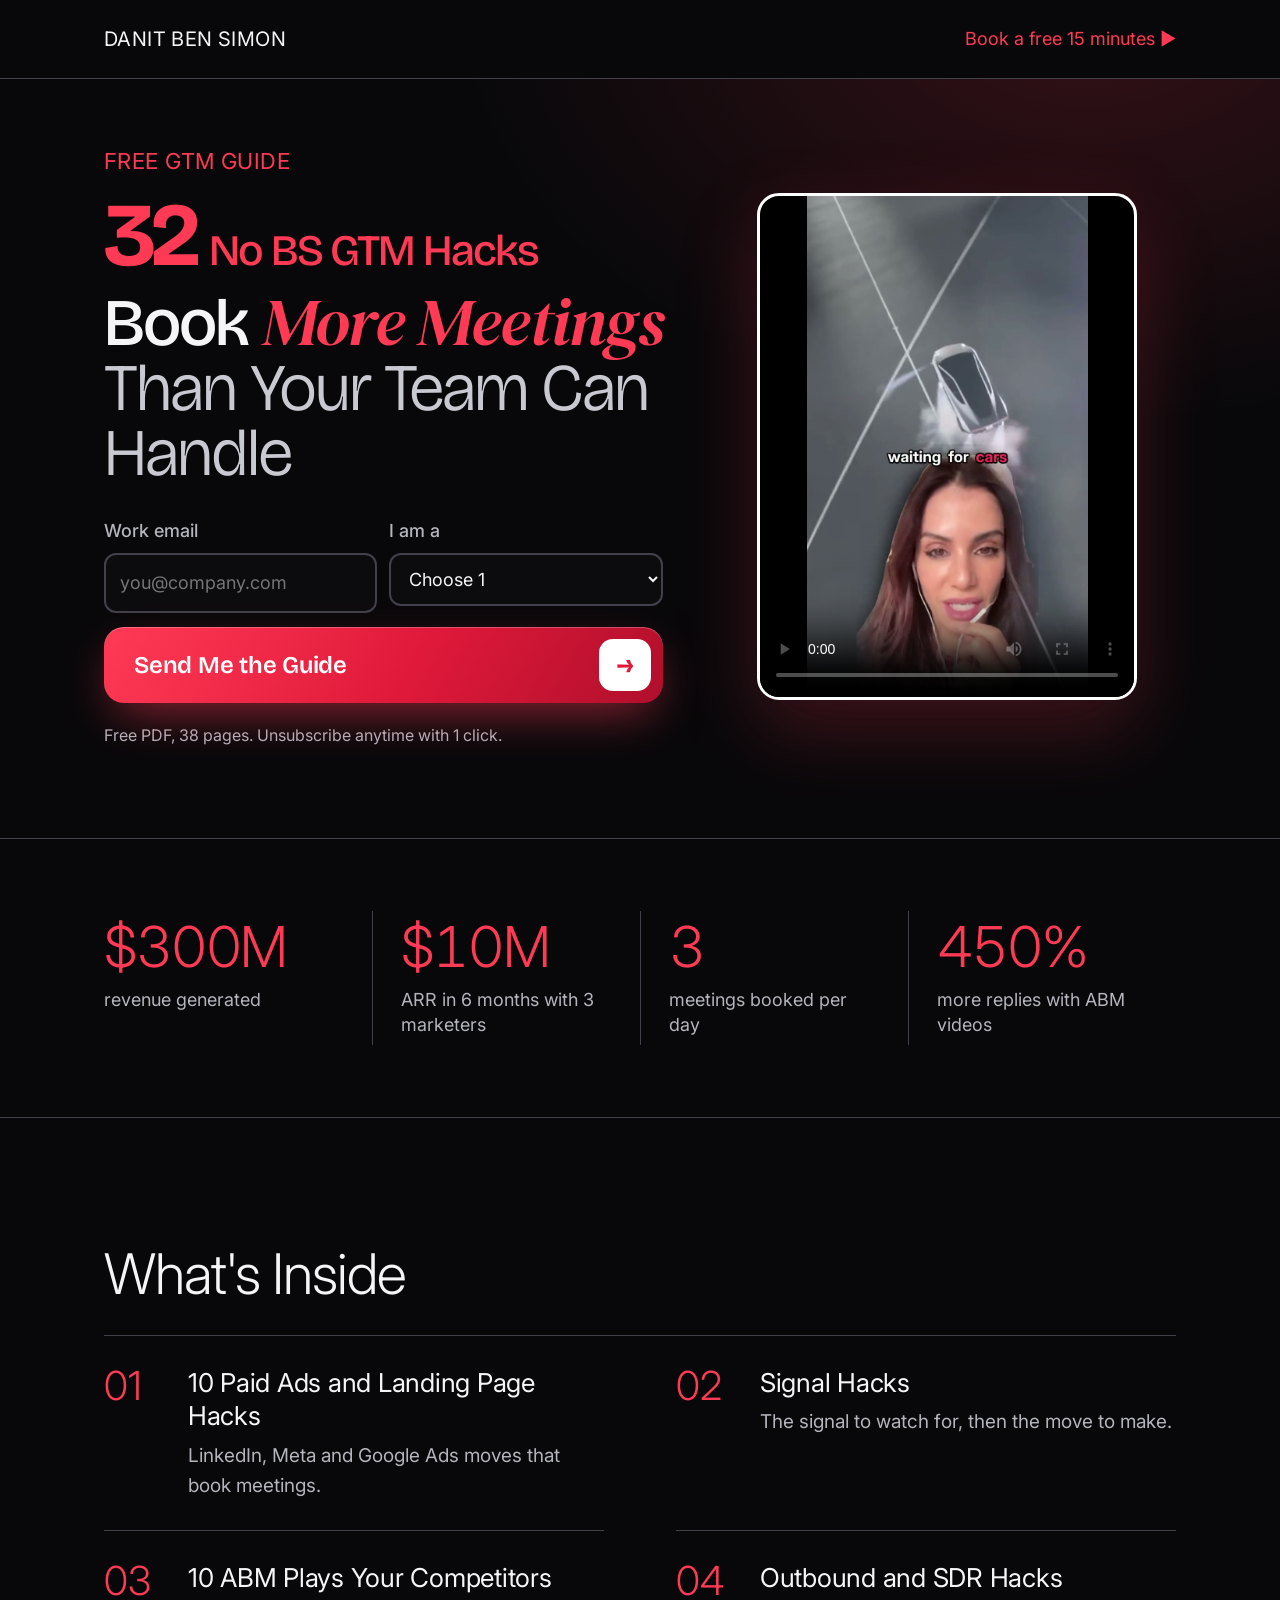
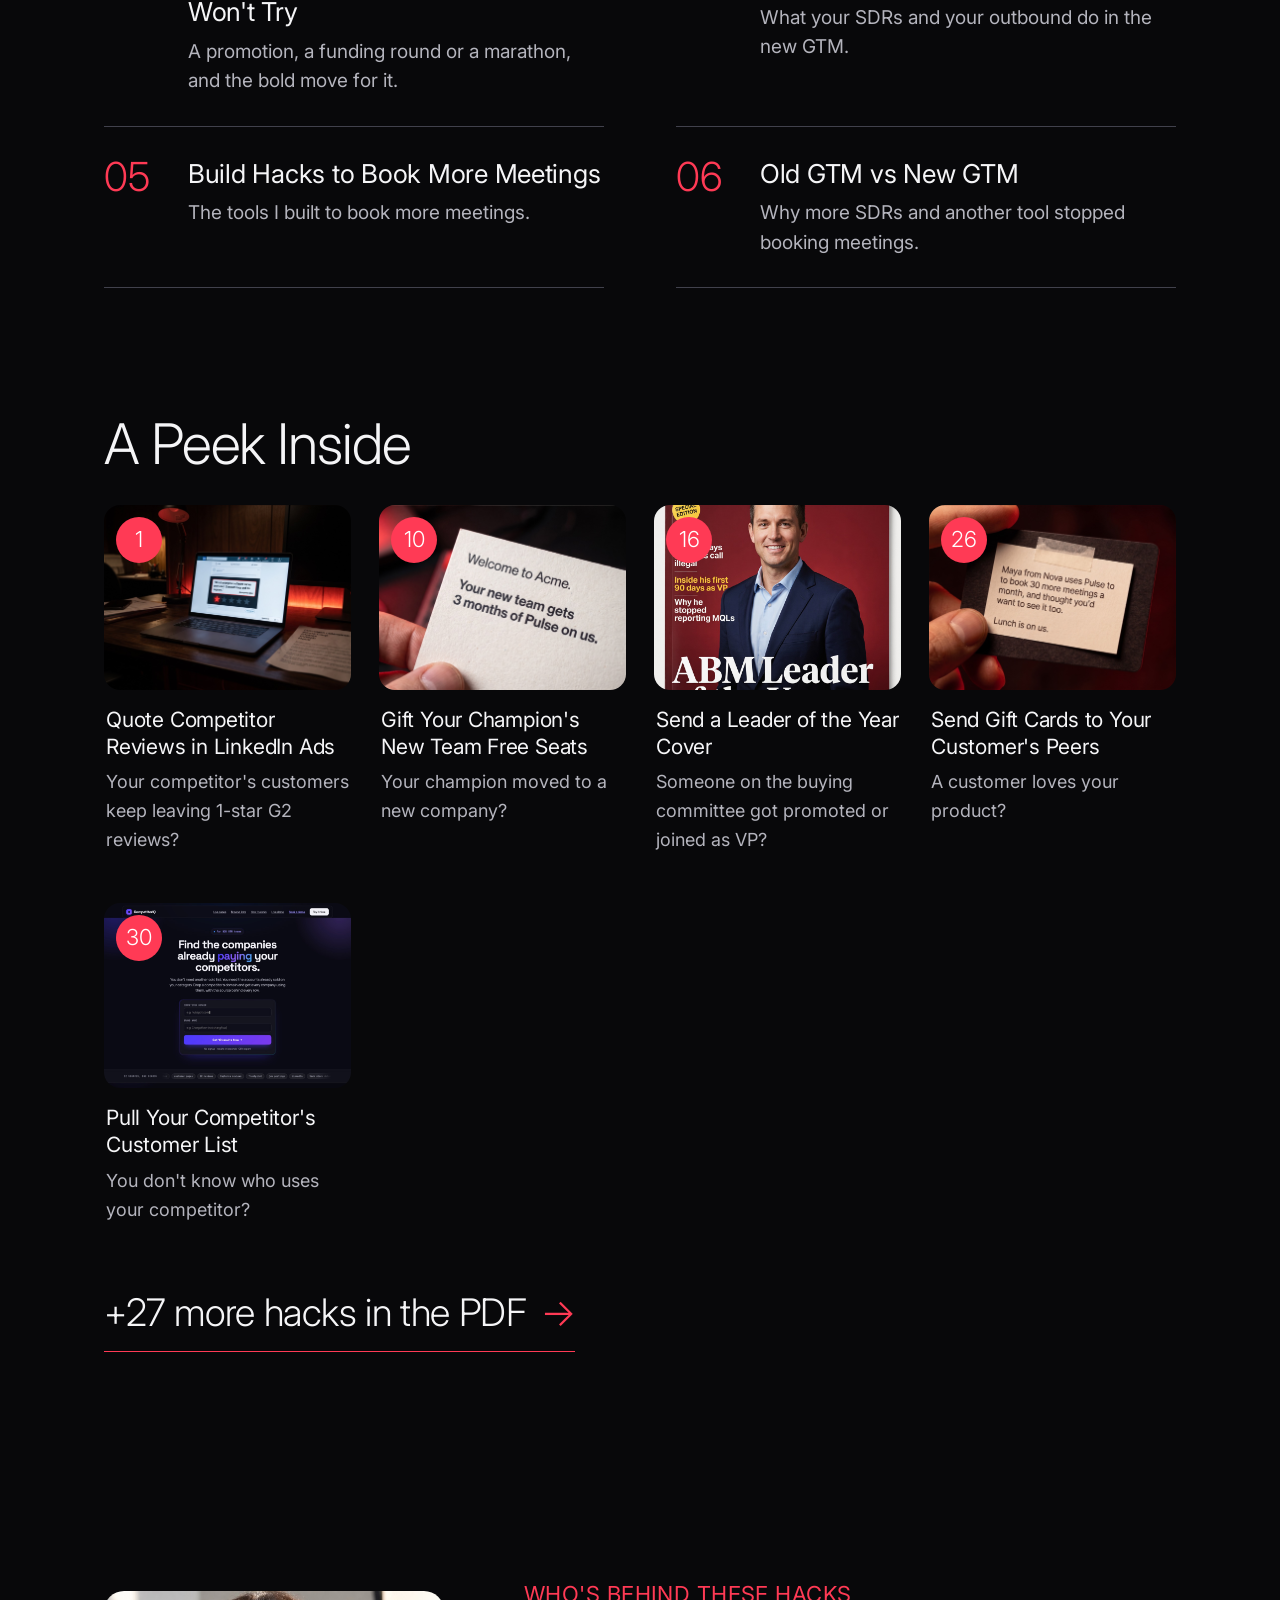
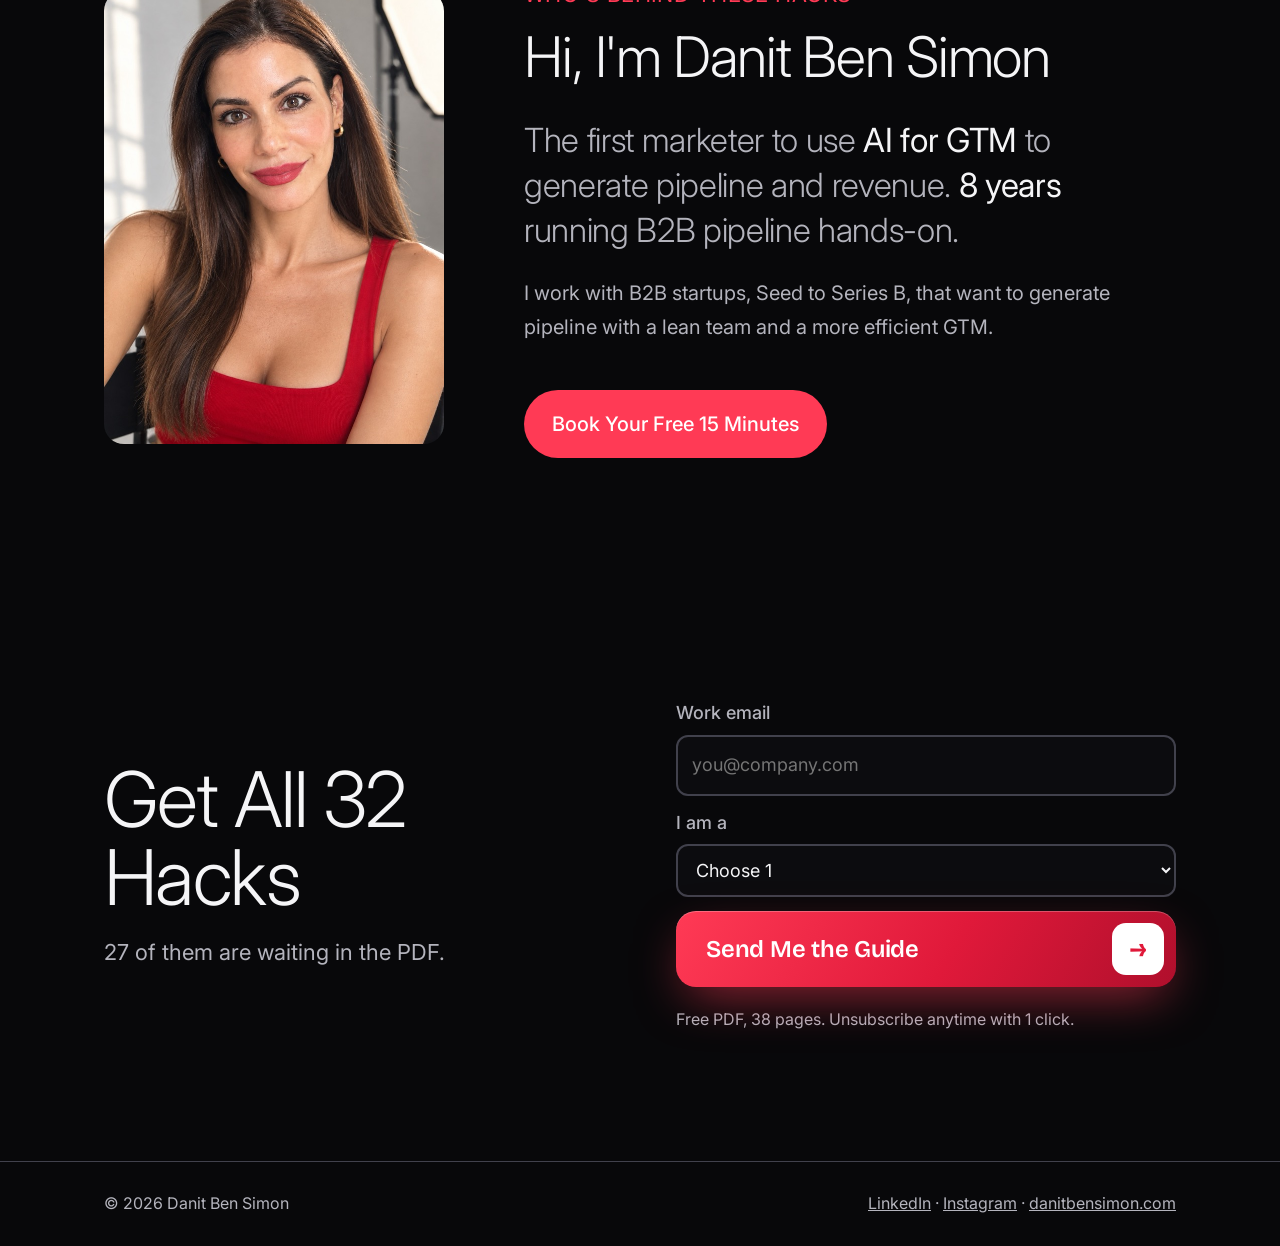
==== abm-plays-bananas/index.html @ c42f3c1b "GTM hacks: 1-sentence share image Co-Authored-By: Claude Opus 5.5 <noreply@anthropic.com>" ====
<!doctype html>
<html lang="en">
<head>
<meta charset="utf-8">
<title>44 No BS GTM Hacks | Danit Ben Simon</title>
<meta property="og:title" content="32 No BS GTM Hacks to Book More Meetings Than Your Team Can Handle">
<meta property="og:description" content="Paid ads, signals, ABM, outbound and SDR hacks that book meetings. Free PDF.">
<meta property="og:image" content="https://danitbensimon.com/gtm-hacks/img/og-32d.jpg">
<meta property="og:image:width" content="2400">
<meta property="og:image:height" content="1254">
<meta property="og:url" content="https://danitbensimon.com/gtm-hacks/">
<meta name="twitter:card" content="summary_large_image">
<link rel="canonical" href="https://danitbensimon.com/gtm-hacks/">
<meta http-equiv="refresh" content="0; url=/gtm-hacks/">
<script>location.replace('/gtm-hacks/' + location.search + location.hash);</script>
</head>
<body><p>This guide moved to <a href="/gtm-hacks/">44 No BS GTM Hacks</a>.</p></body>
</html>
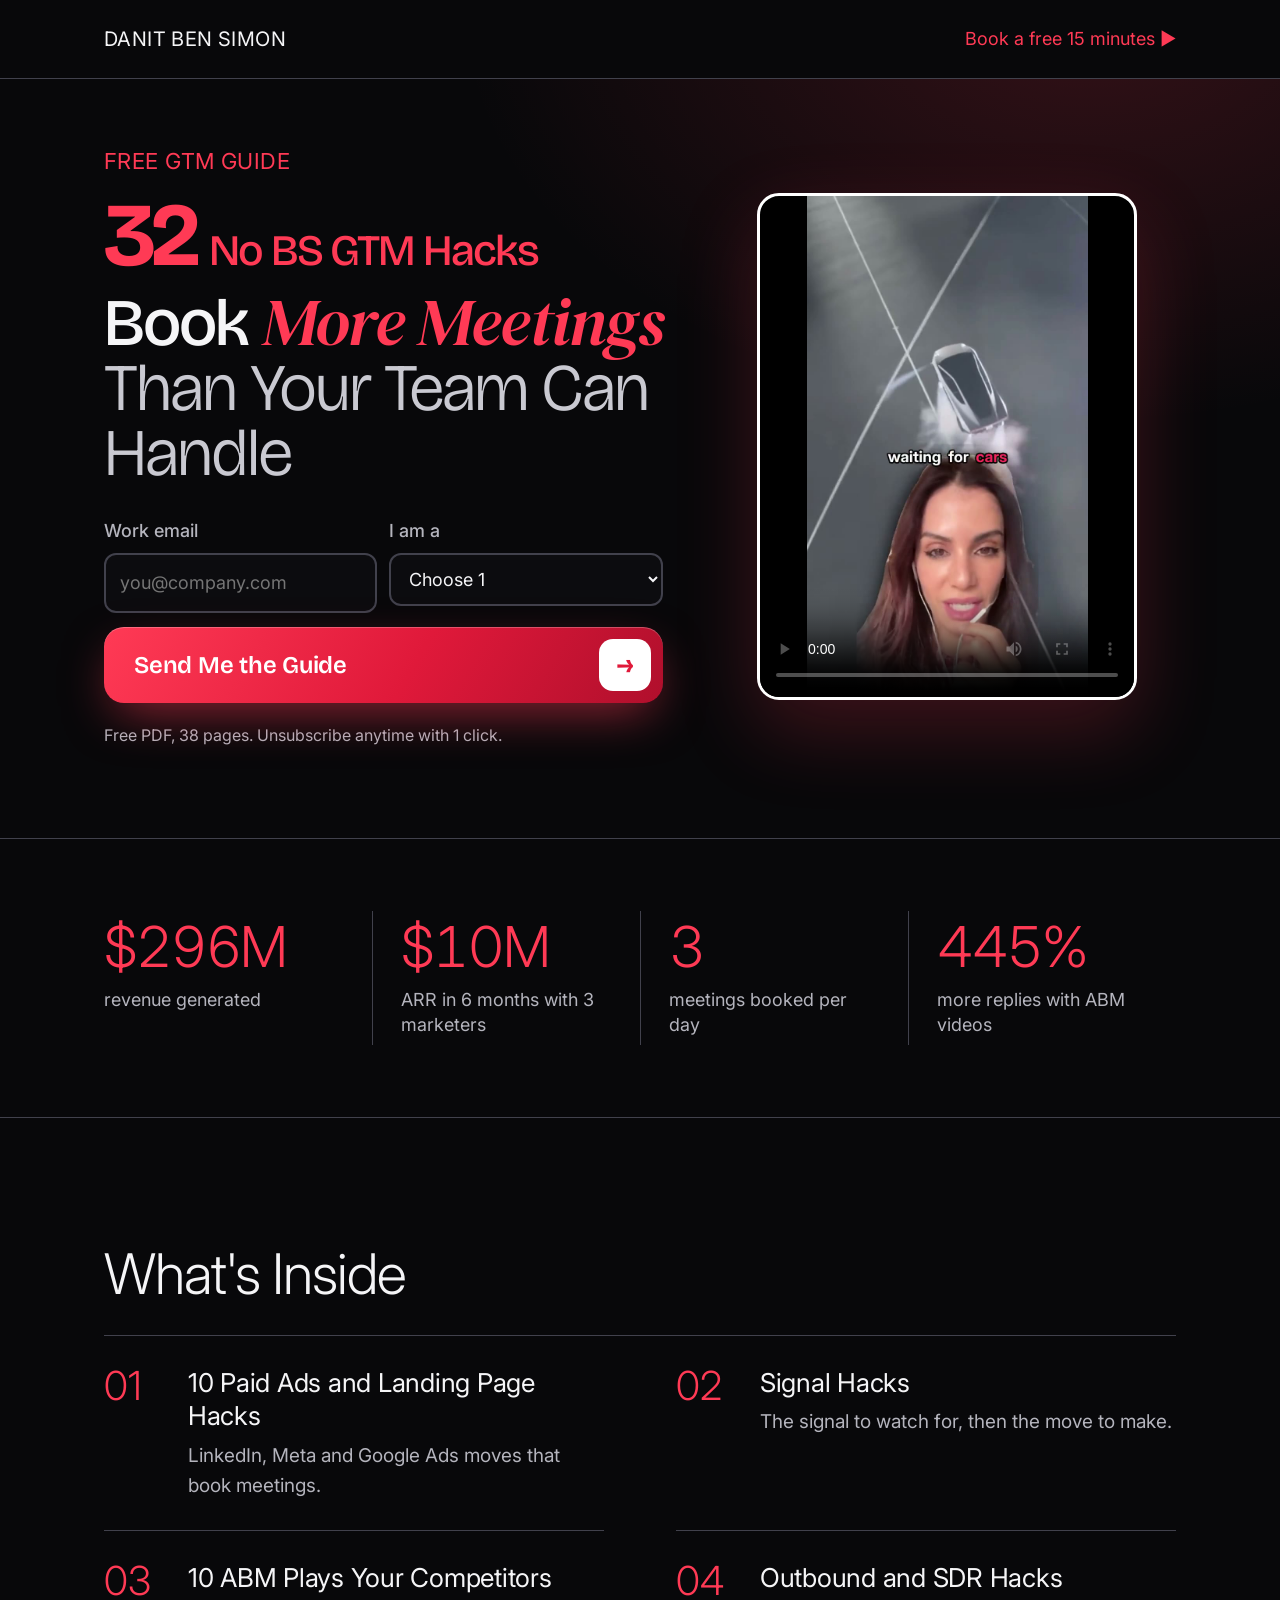
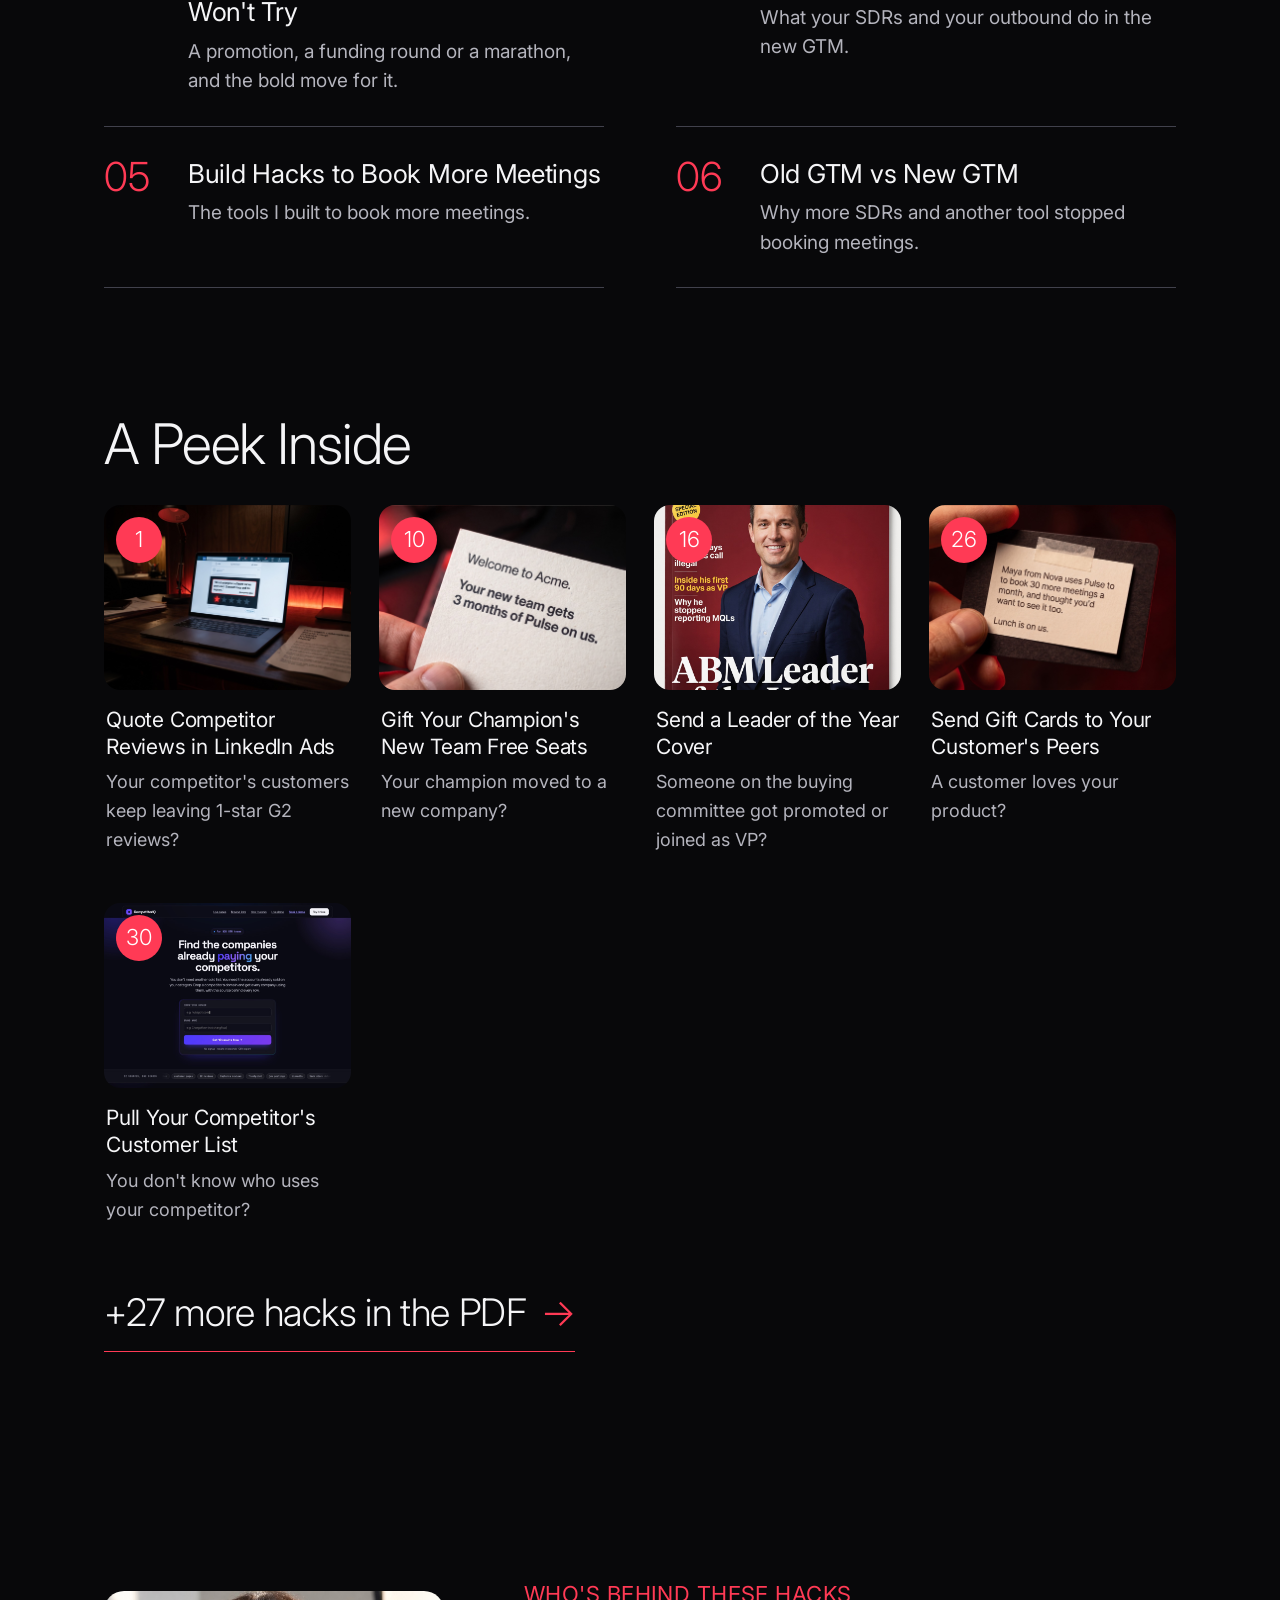
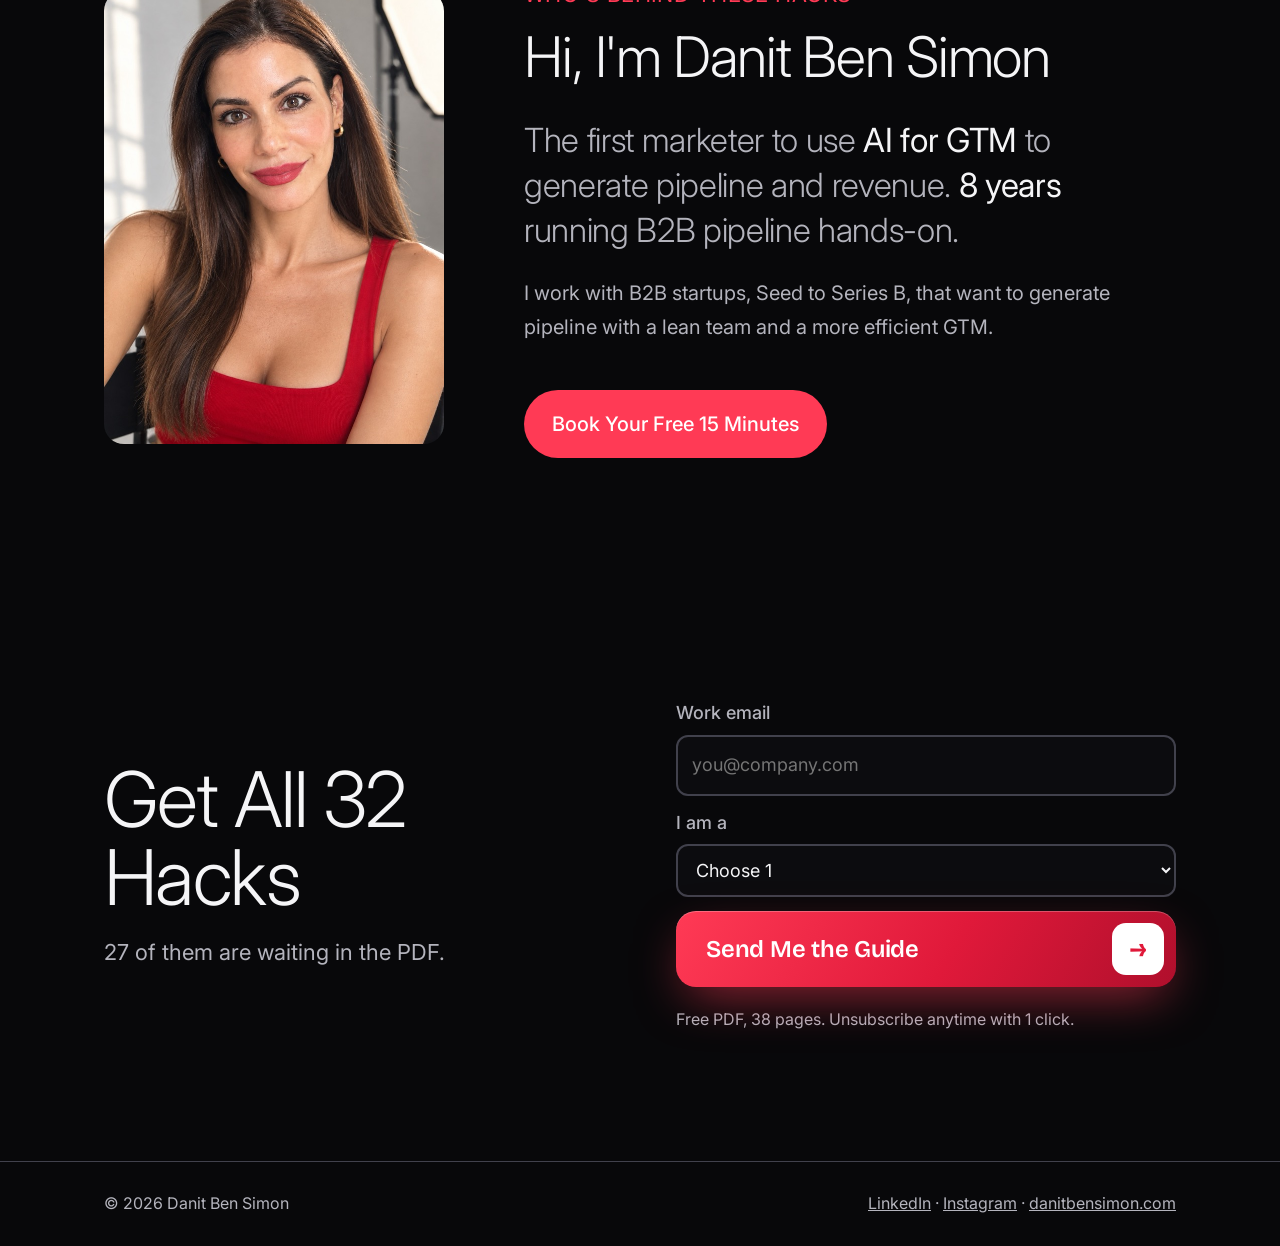
==== commit bb8b784a: "GTM hacks: balanced 3-line share image Co-Authored-By: Claude Opus 5.5 <noreply@anthropic.com>" ====
--- a/abm-plays-bananas/index.html
+++ b/abm-plays-bananas/index.html
@@ -5,7 +5,7 @@
 <title>44 No BS GTM Hacks | Danit Ben Simon</title>
 <meta property="og:title" content="32 No BS GTM Hacks to Book More Meetings Than Your Team Can Handle">
 <meta property="og:description" content="Paid ads, signals, ABM, outbound and SDR hacks that book meetings. Free PDF.">
-<meta property="og:image" content="https://danitbensimon.com/gtm-hacks/img/og-32d.jpg">
+<meta property="og:image" content="https://danitbensimon.com/gtm-hacks/img/og-32e.jpg">
 <meta property="og:image:width" content="2400">
 <meta property="og:image:height" content="1254">
 <meta property="og:url" content="https://danitbensimon.com/gtm-hacks/">
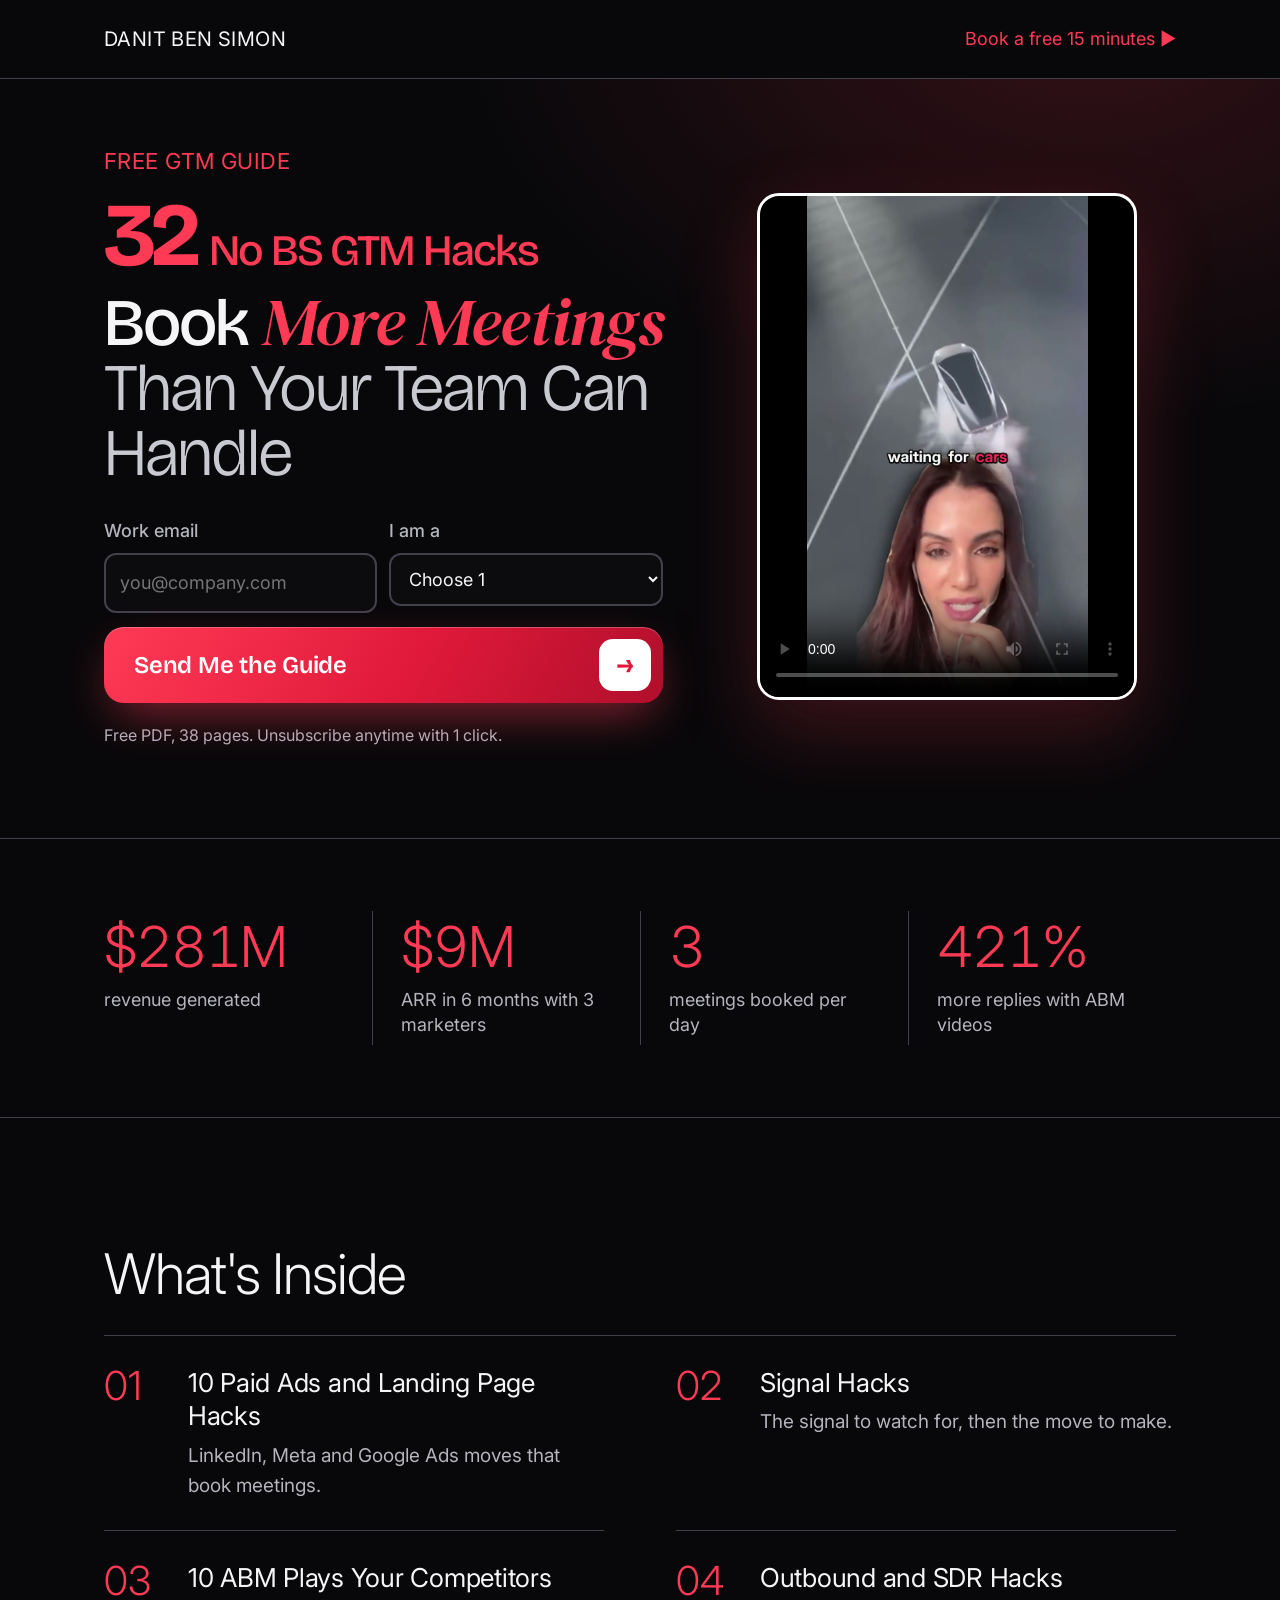
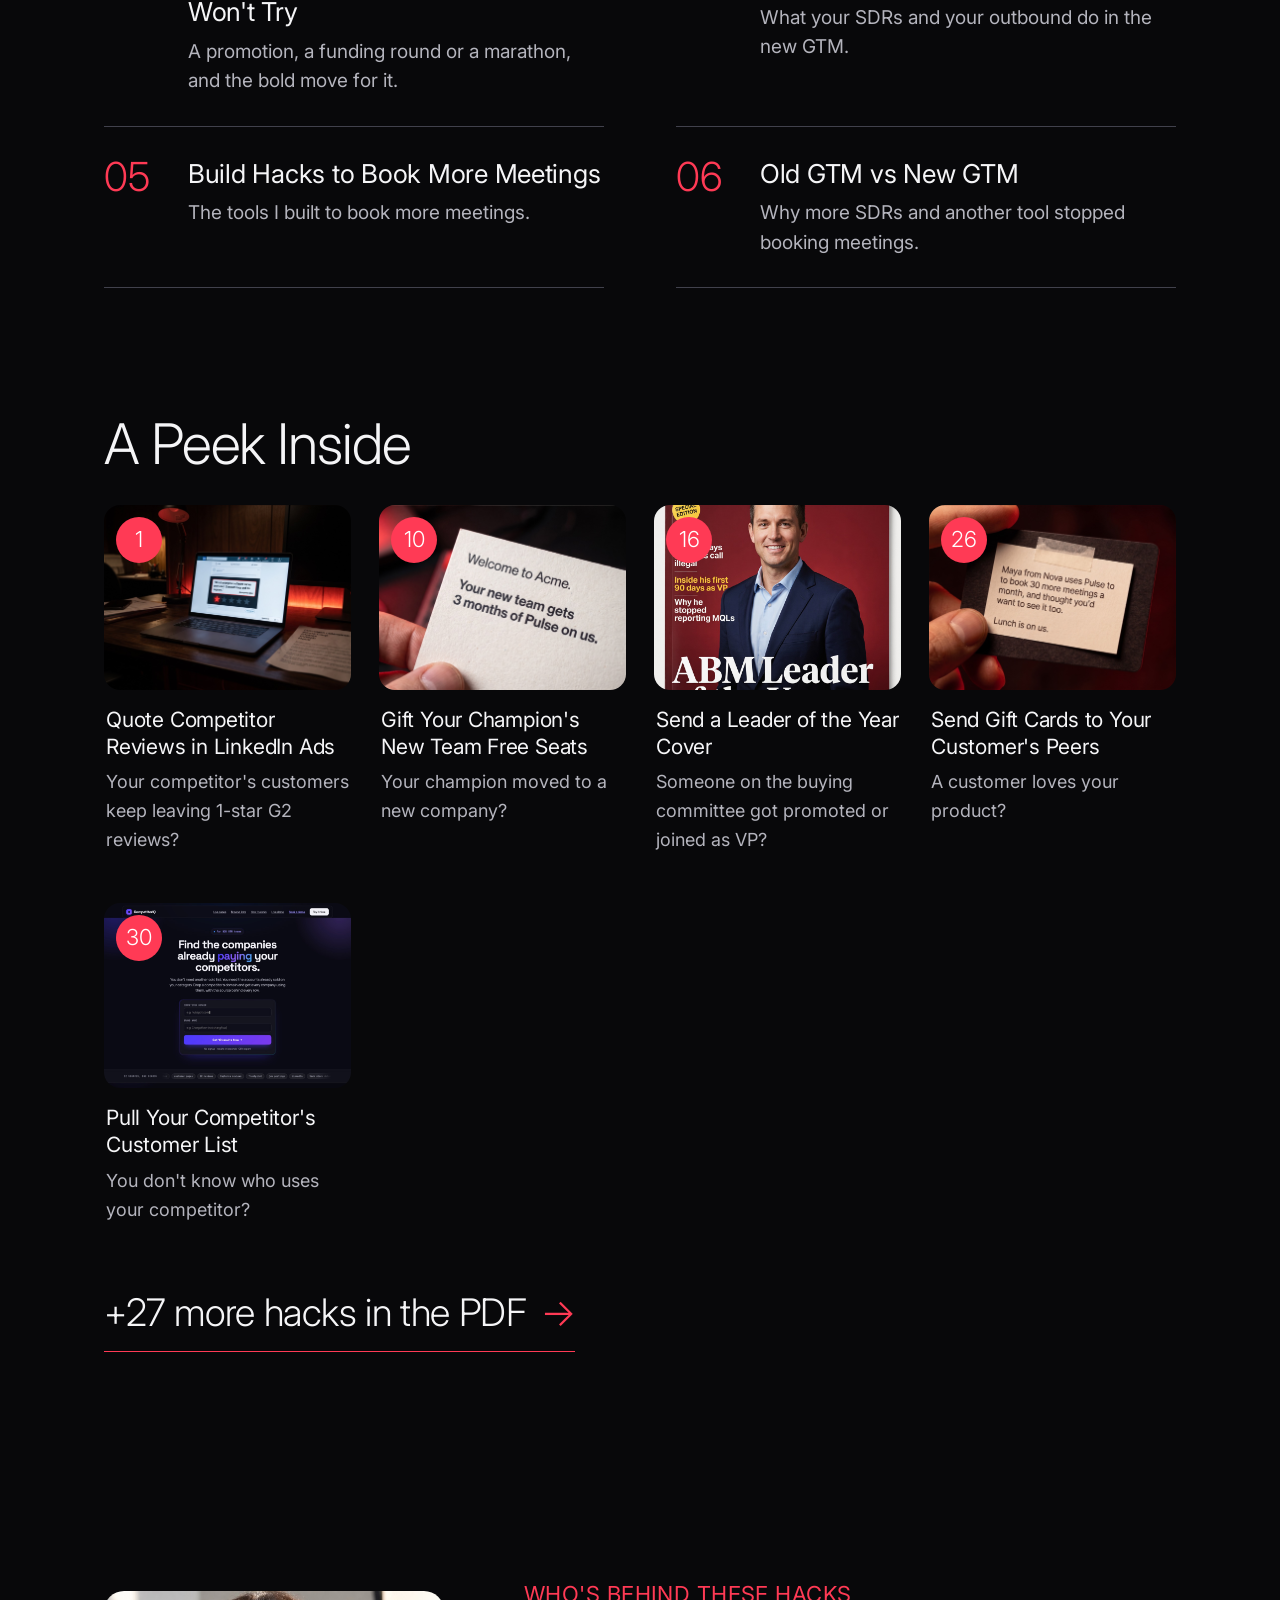
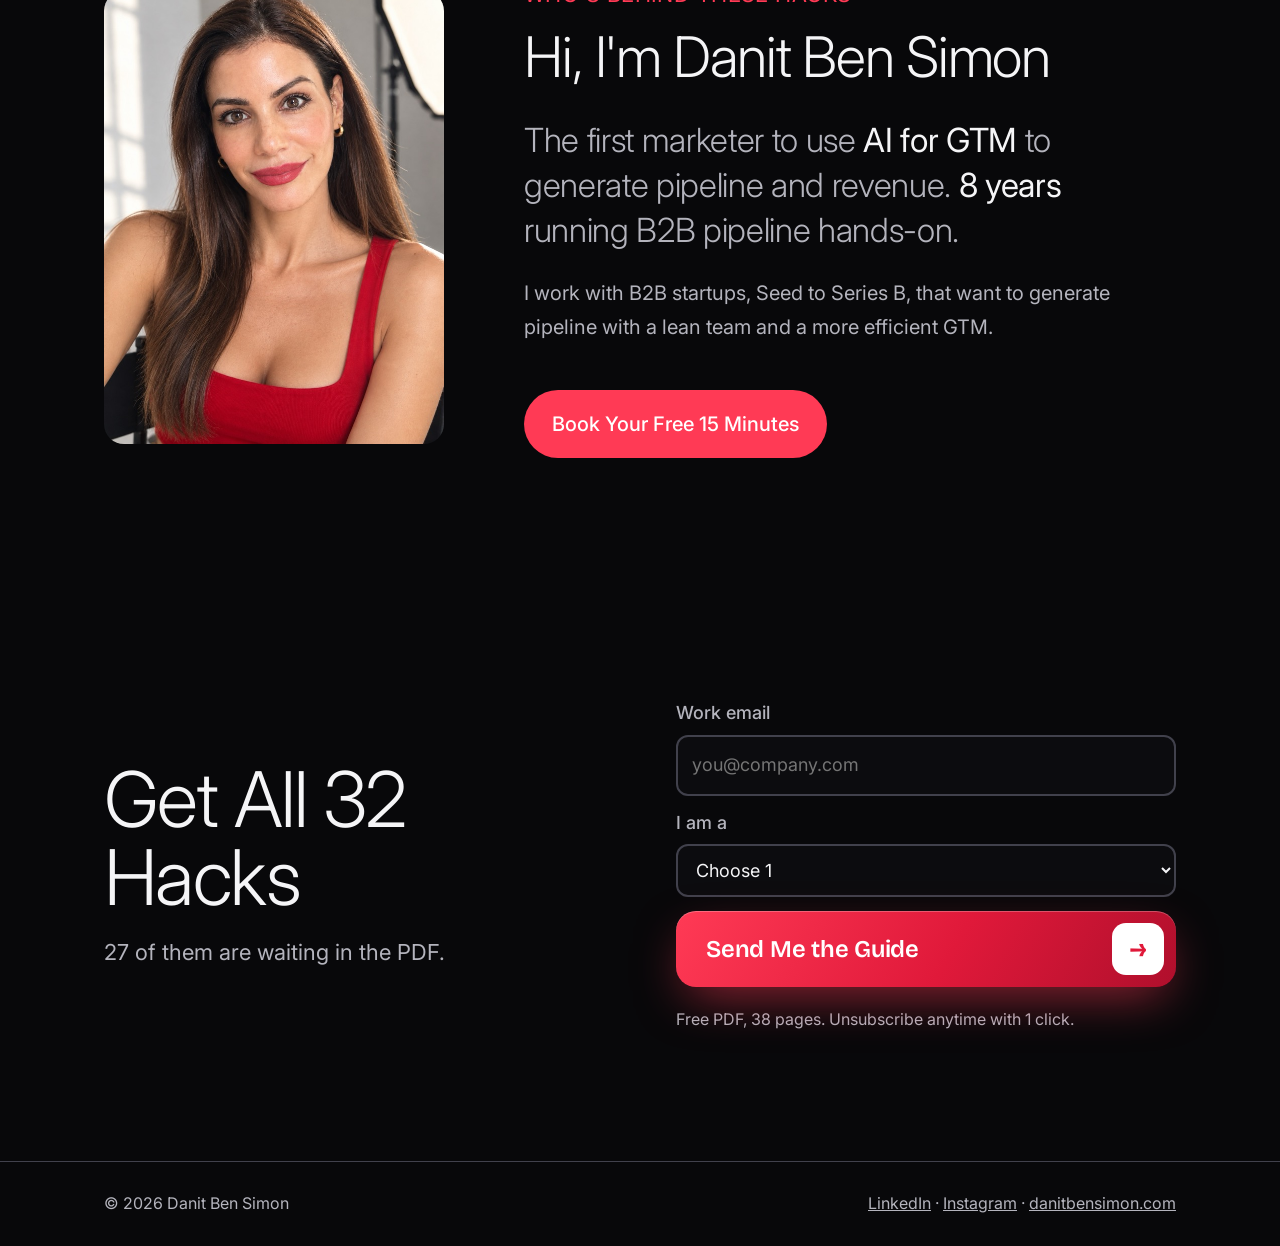
==== commit 26131004: "GTM hacks: share image shows it is a free PDF guide Co-Authored-By: Claude Opus 5.5 <noreply@anthrop" ====
--- a/abm-plays-bananas/index.html
+++ b/abm-plays-bananas/index.html
@@ -5,7 +5,7 @@
 <title>44 No BS GTM Hacks | Danit Ben Simon</title>
 <meta property="og:title" content="32 No BS GTM Hacks to Book More Meetings Than Your Team Can Handle">
 <meta property="og:description" content="Paid ads, signals, ABM, outbound and SDR hacks that book meetings. Free PDF.">
-<meta property="og:image" content="https://danitbensimon.com/gtm-hacks/img/og-32e.jpg">
+<meta property="og:image" content="https://danitbensimon.com/gtm-hacks/img/og-32f.jpg">
 <meta property="og:image:width" content="2400">
 <meta property="og:image:height" content="1254">
 <meta property="og:url" content="https://danitbensimon.com/gtm-hacks/">
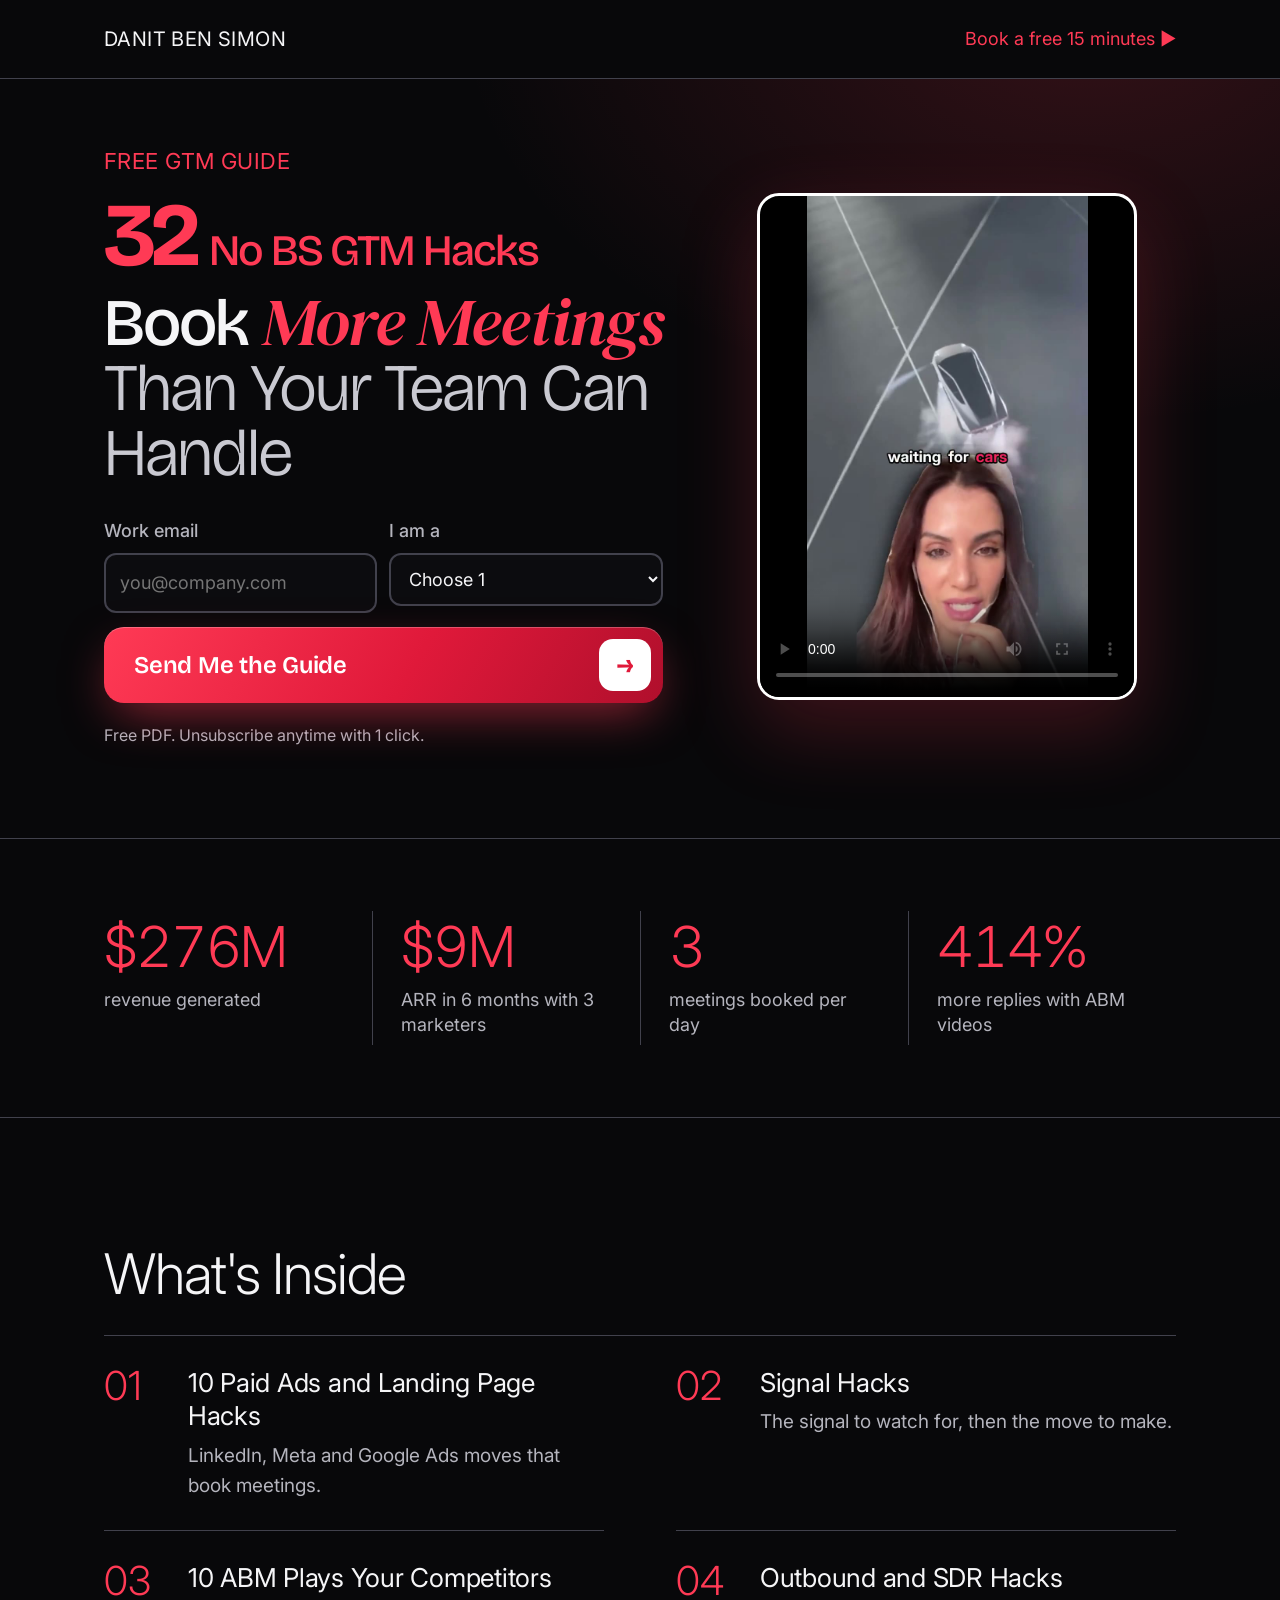
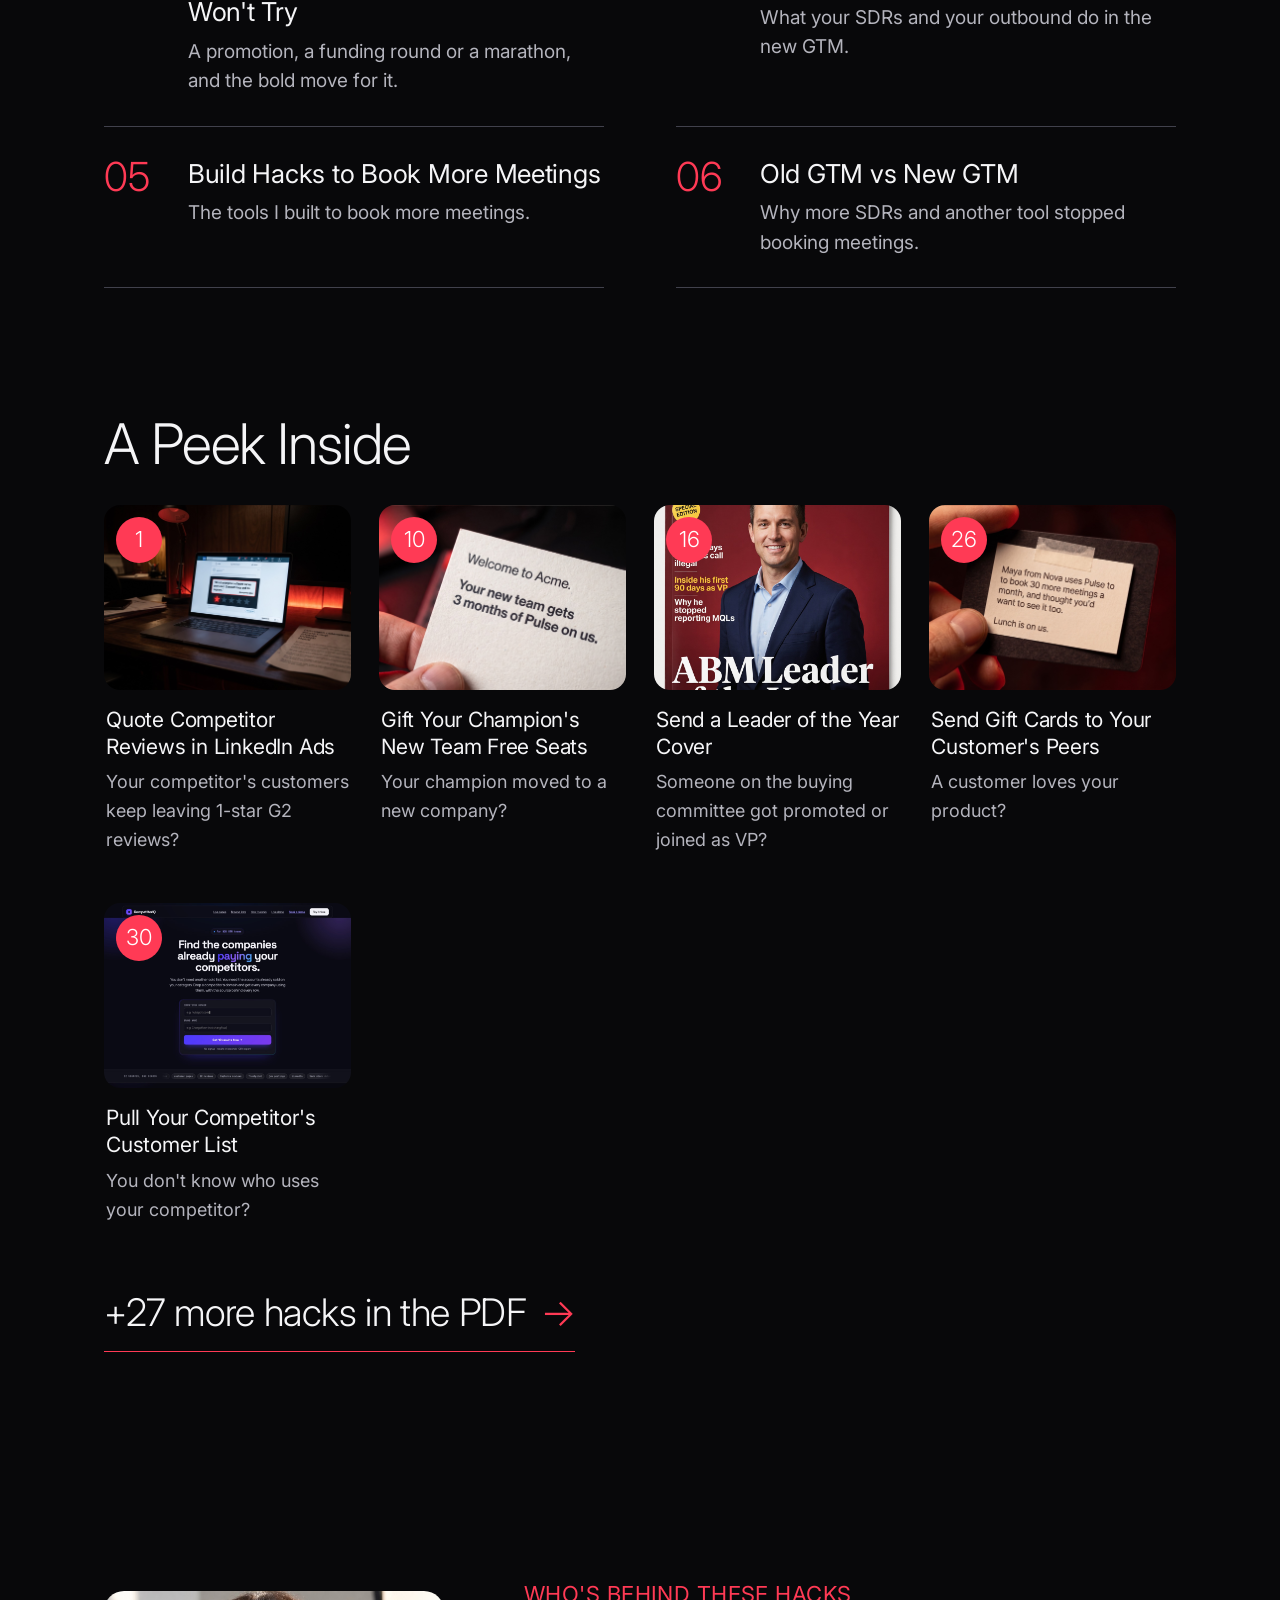
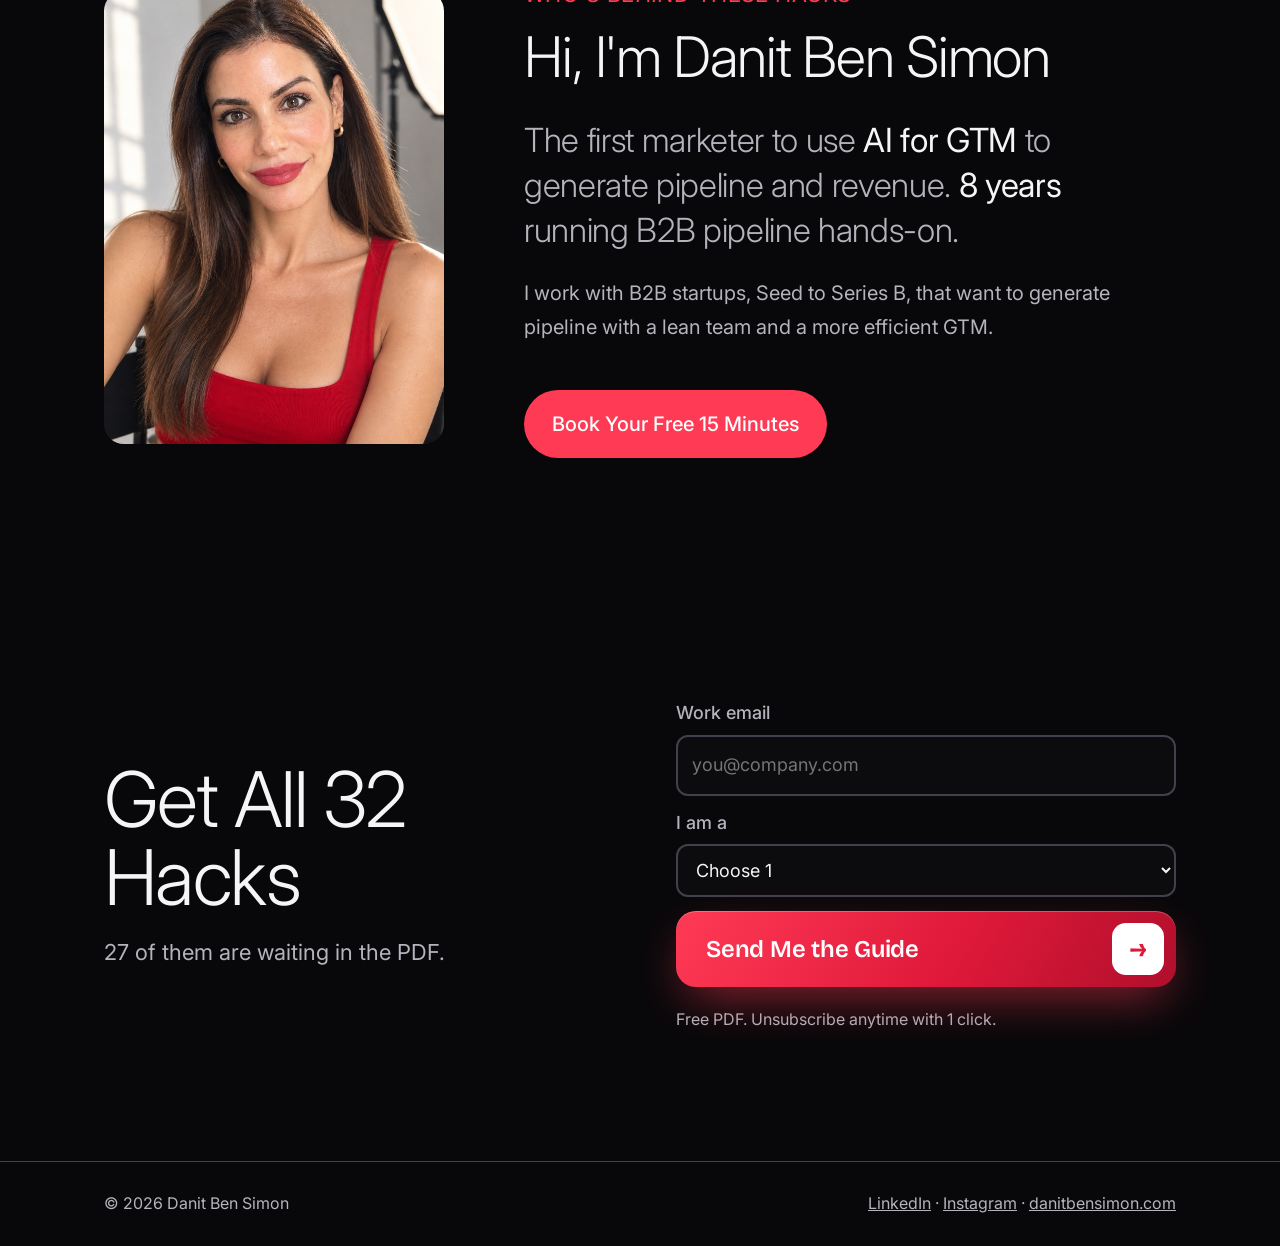
==== commit 438d886d: "GTM hacks: remove page count Co-Authored-By: Claude Opus 5.5 <noreply@anthropic.com>" ====
--- a/abm-plays-bananas/index.html
+++ b/abm-plays-bananas/index.html
@@ -5,7 +5,7 @@
 <title>44 No BS GTM Hacks | Danit Ben Simon</title>
 <meta property="og:title" content="32 No BS GTM Hacks to Book More Meetings Than Your Team Can Handle">
 <meta property="og:description" content="Paid ads, signals, ABM, outbound and SDR hacks that book meetings. Free PDF.">
-<meta property="og:image" content="https://danitbensimon.com/gtm-hacks/img/og-32f.jpg">
+<meta property="og:image" content="https://danitbensimon.com/gtm-hacks/img/og-32g.jpg">
 <meta property="og:image:width" content="2400">
 <meta property="og:image:height" content="1254">
 <meta property="og:url" content="https://danitbensimon.com/gtm-hacks/">
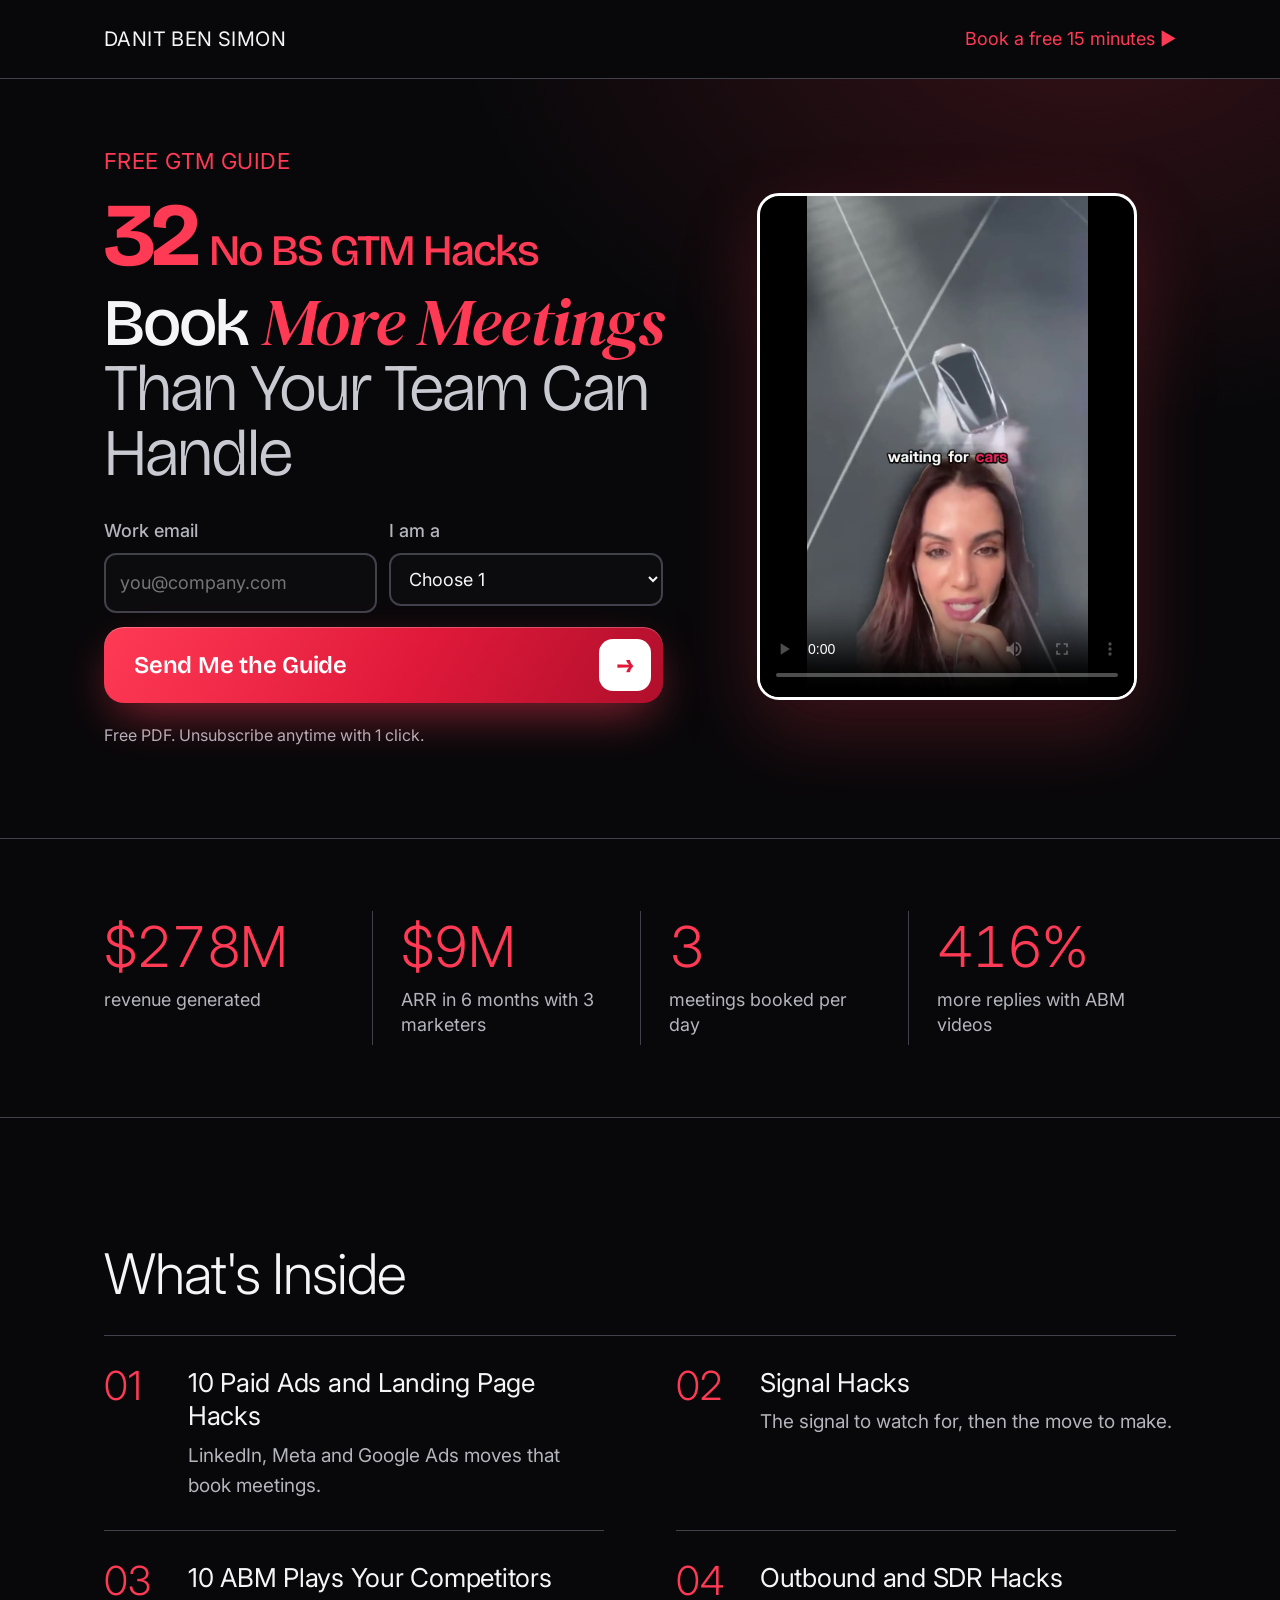
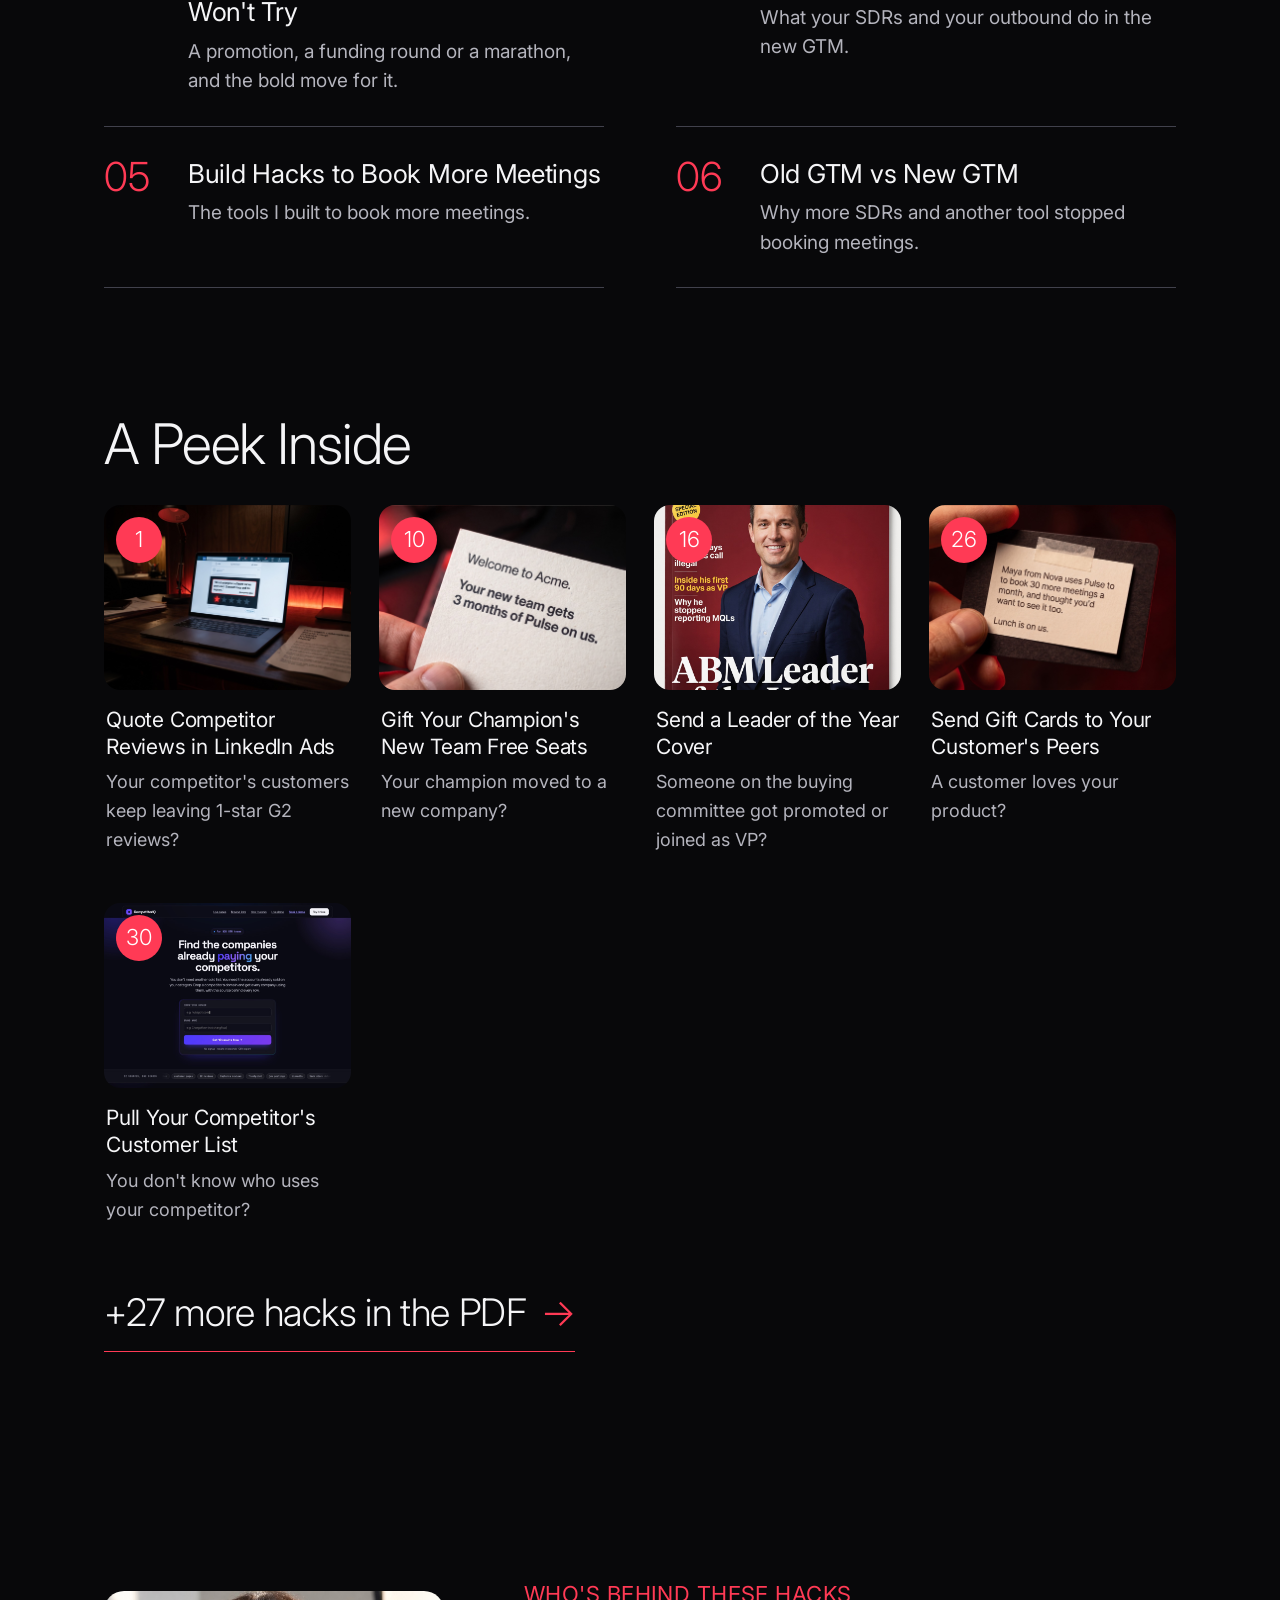
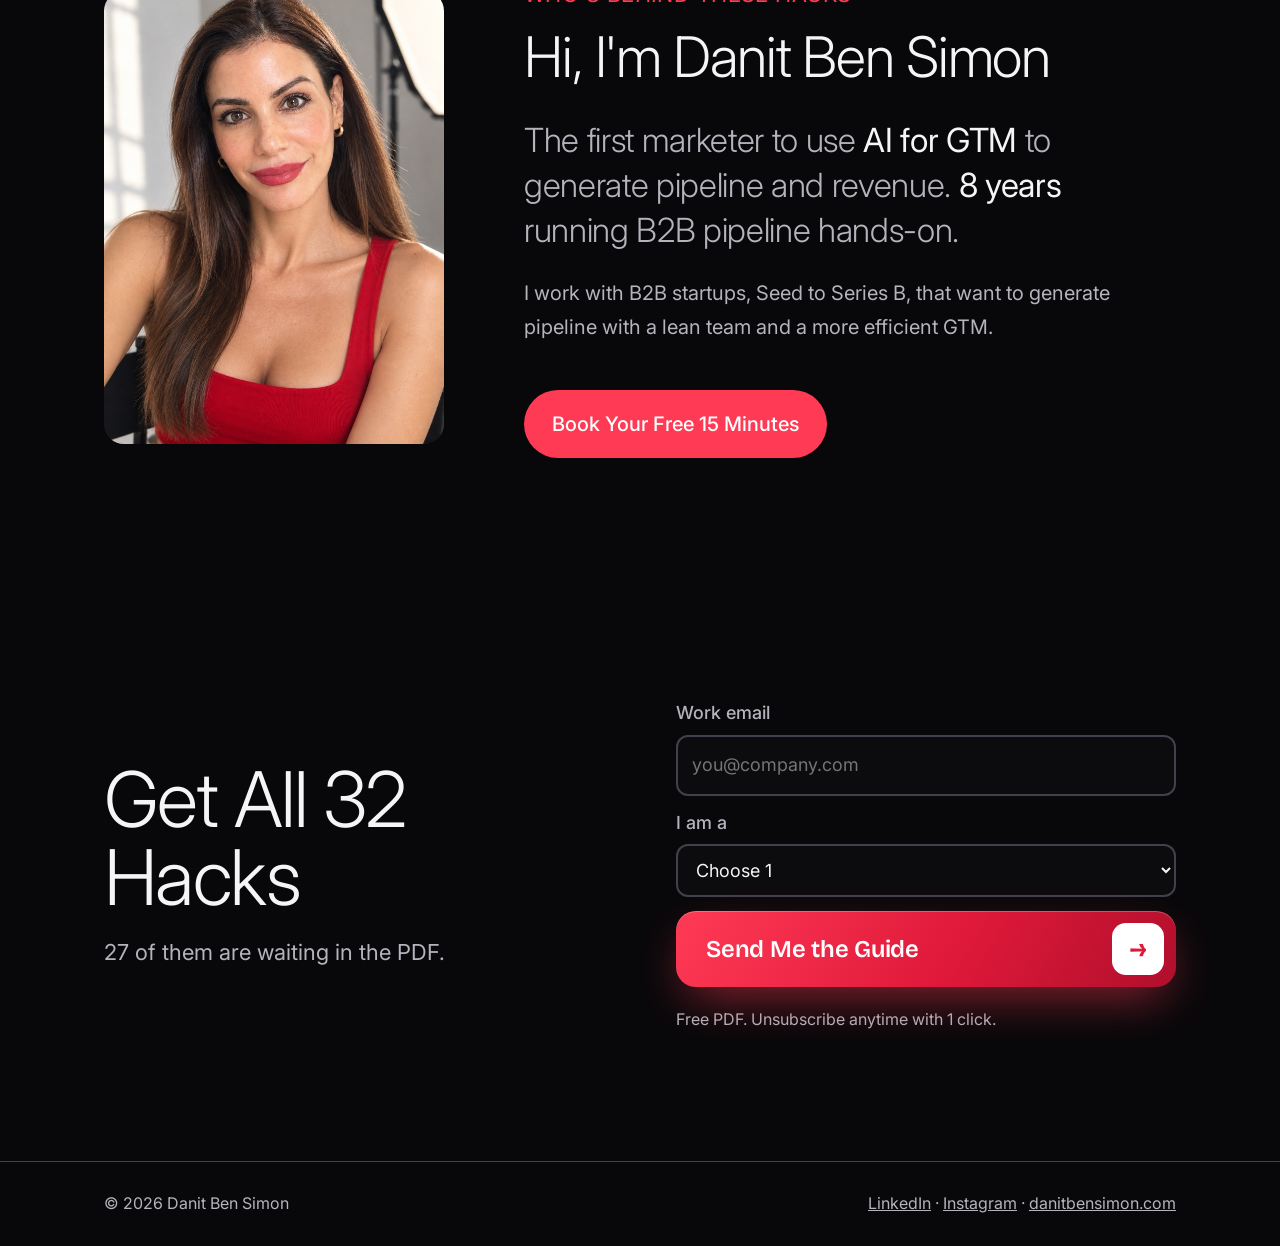
==== commit 297477ac: "GTM hacks: sharp PNG share image with highlights Co-Authored-By: Claude Opus 5.5 <noreply@anthropic." ====
--- a/abm-plays-bananas/index.html
+++ b/abm-plays-bananas/index.html
@@ -5,7 +5,7 @@
 <title>44 No BS GTM Hacks | Danit Ben Simon</title>
 <meta property="og:title" content="32 No BS GTM Hacks to Book More Meetings Than Your Team Can Handle">
 <meta property="og:description" content="Paid ads, signals, ABM, outbound and SDR hacks that book meetings. Free PDF.">
-<meta property="og:image" content="https://danitbensimon.com/gtm-hacks/img/og-32g.jpg">
+<meta property="og:image" content="https://danitbensimon.com/gtm-hacks/img/og-32h.png">
 <meta property="og:image:width" content="2400">
 <meta property="og:image:height" content="1254">
 <meta property="og:url" content="https://danitbensimon.com/gtm-hacks/">
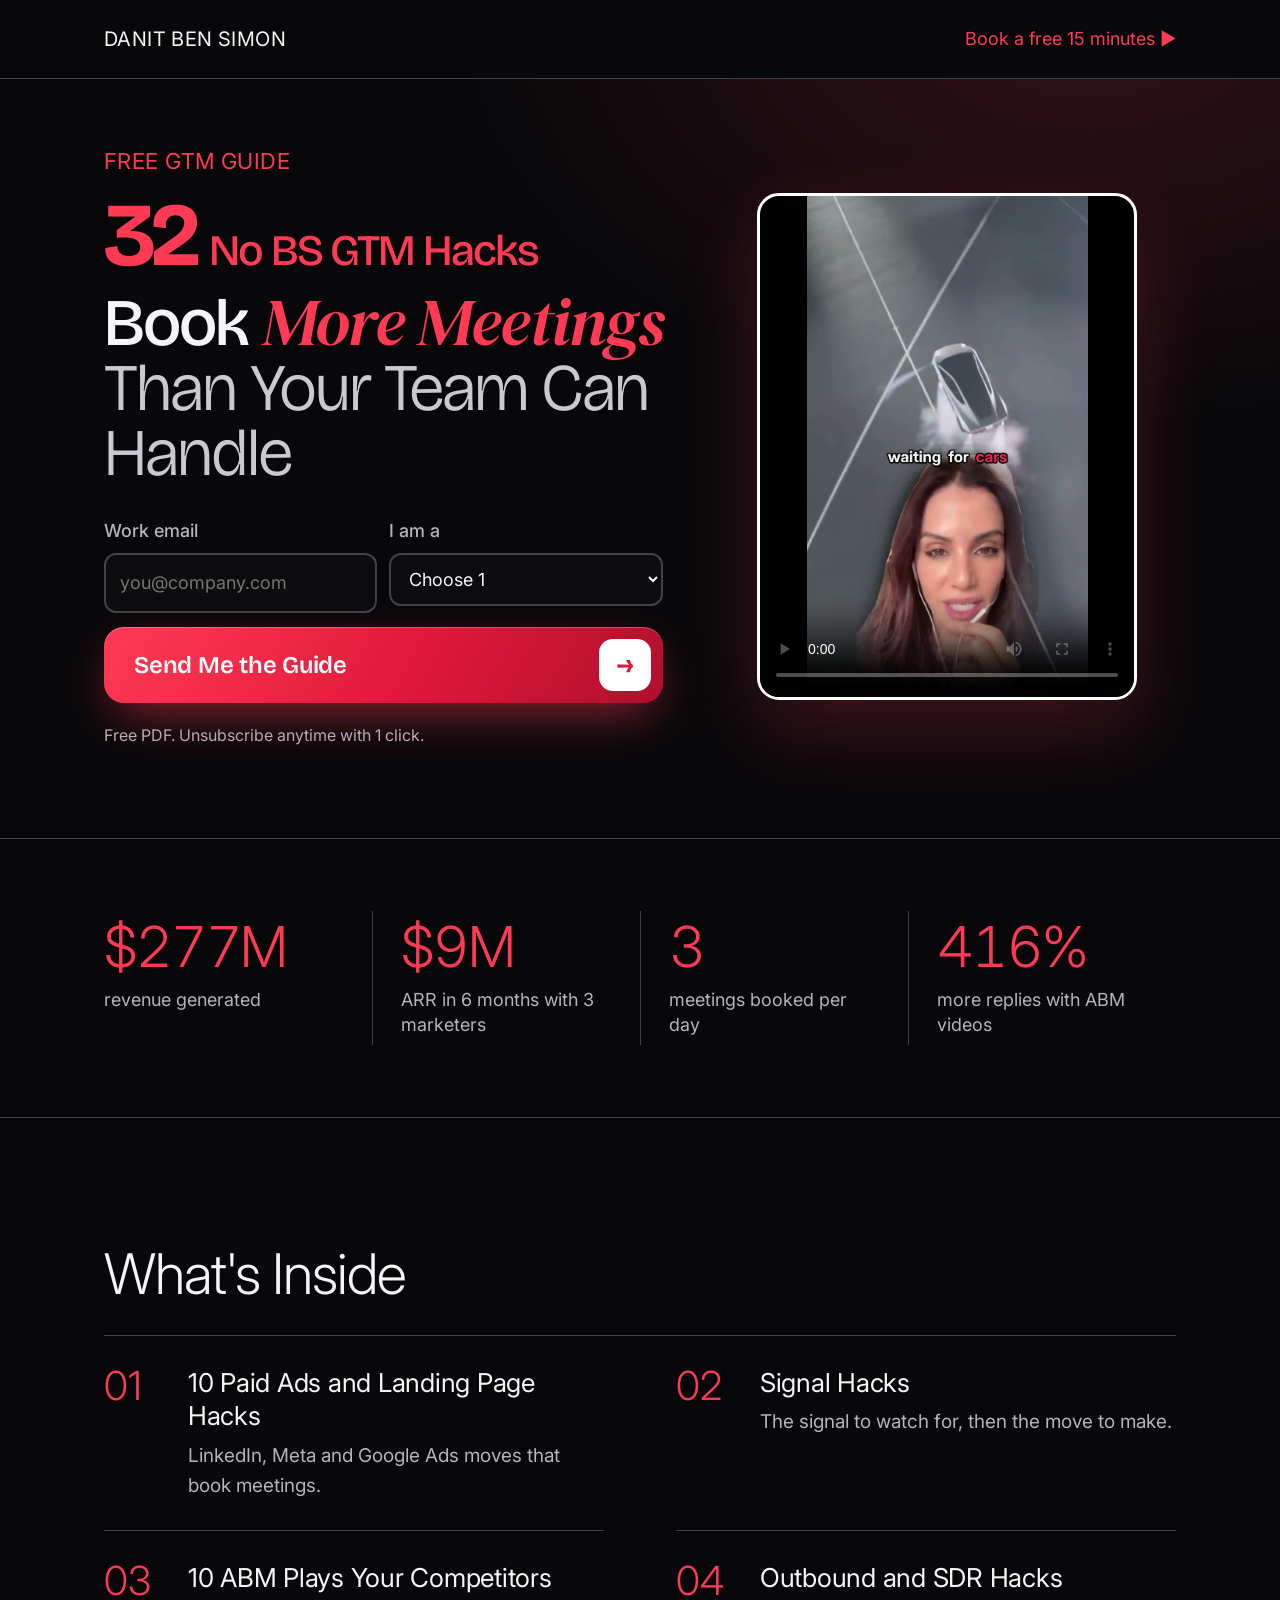
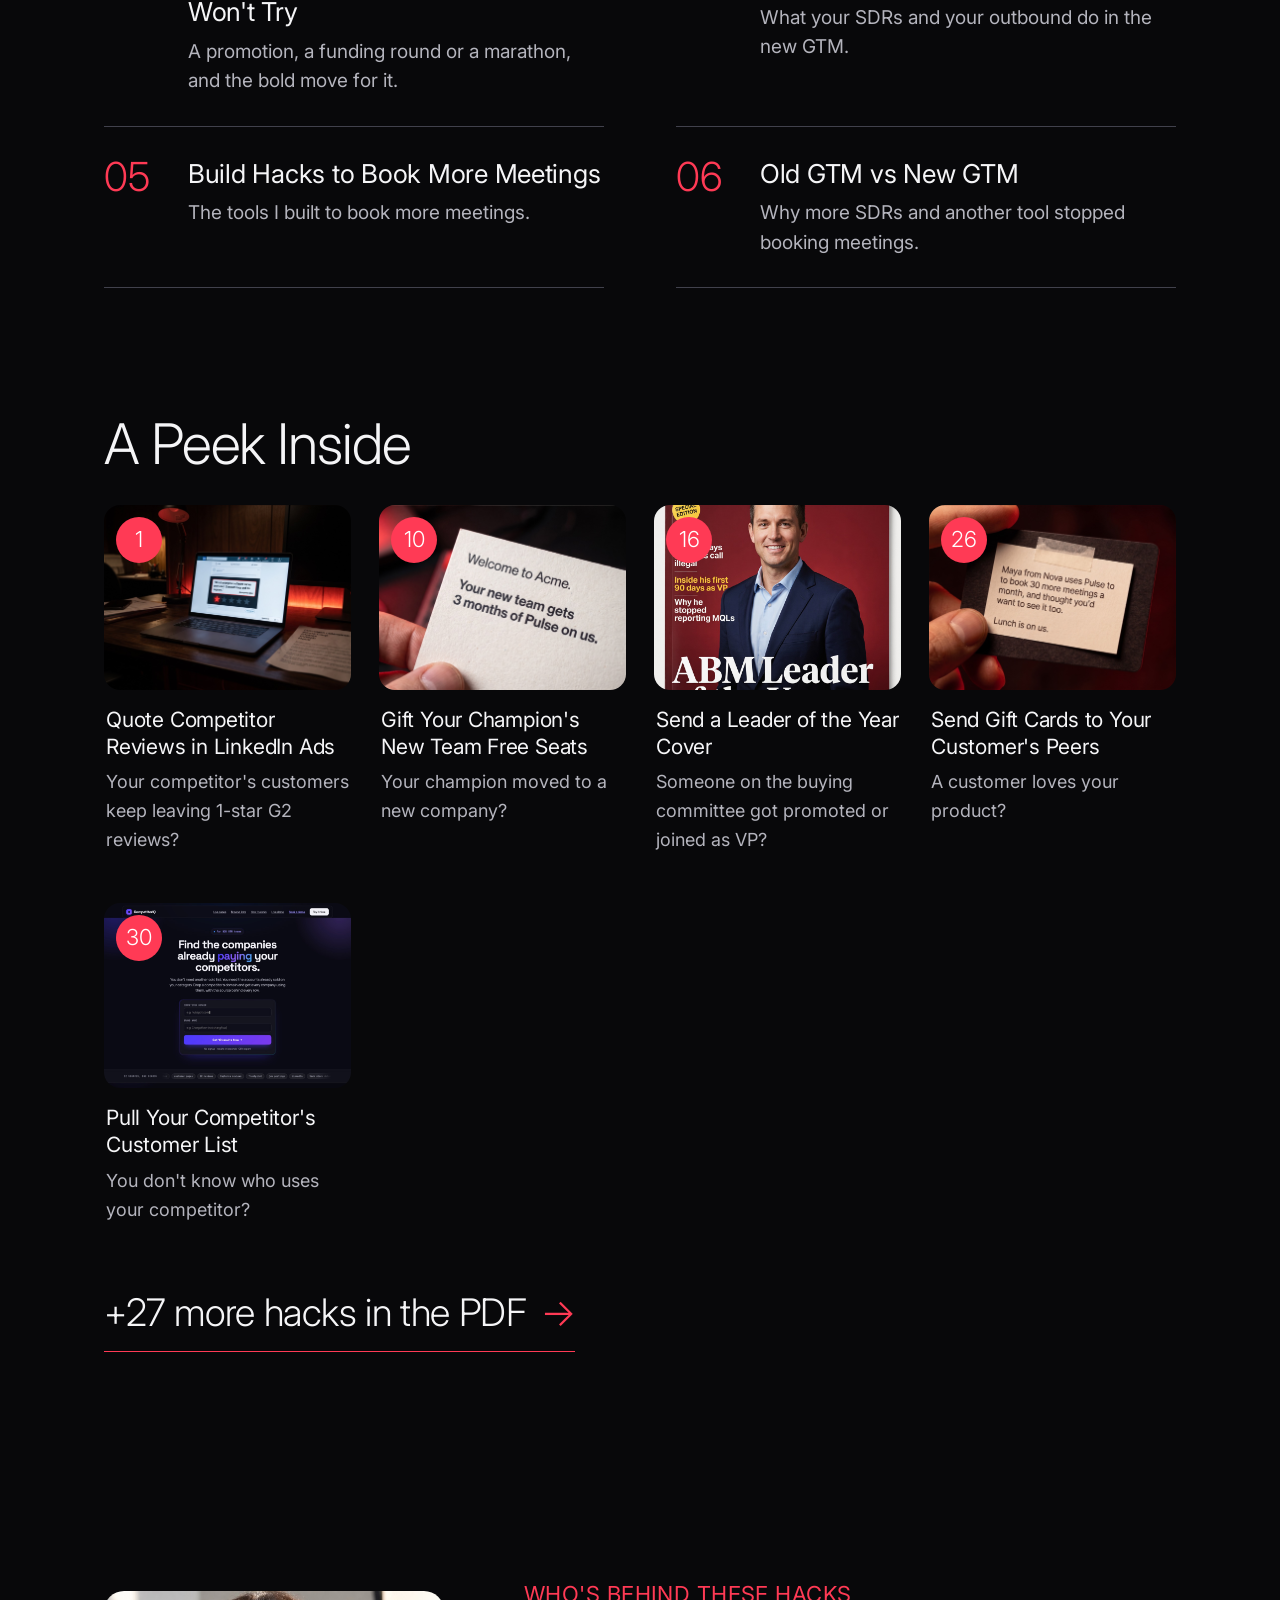
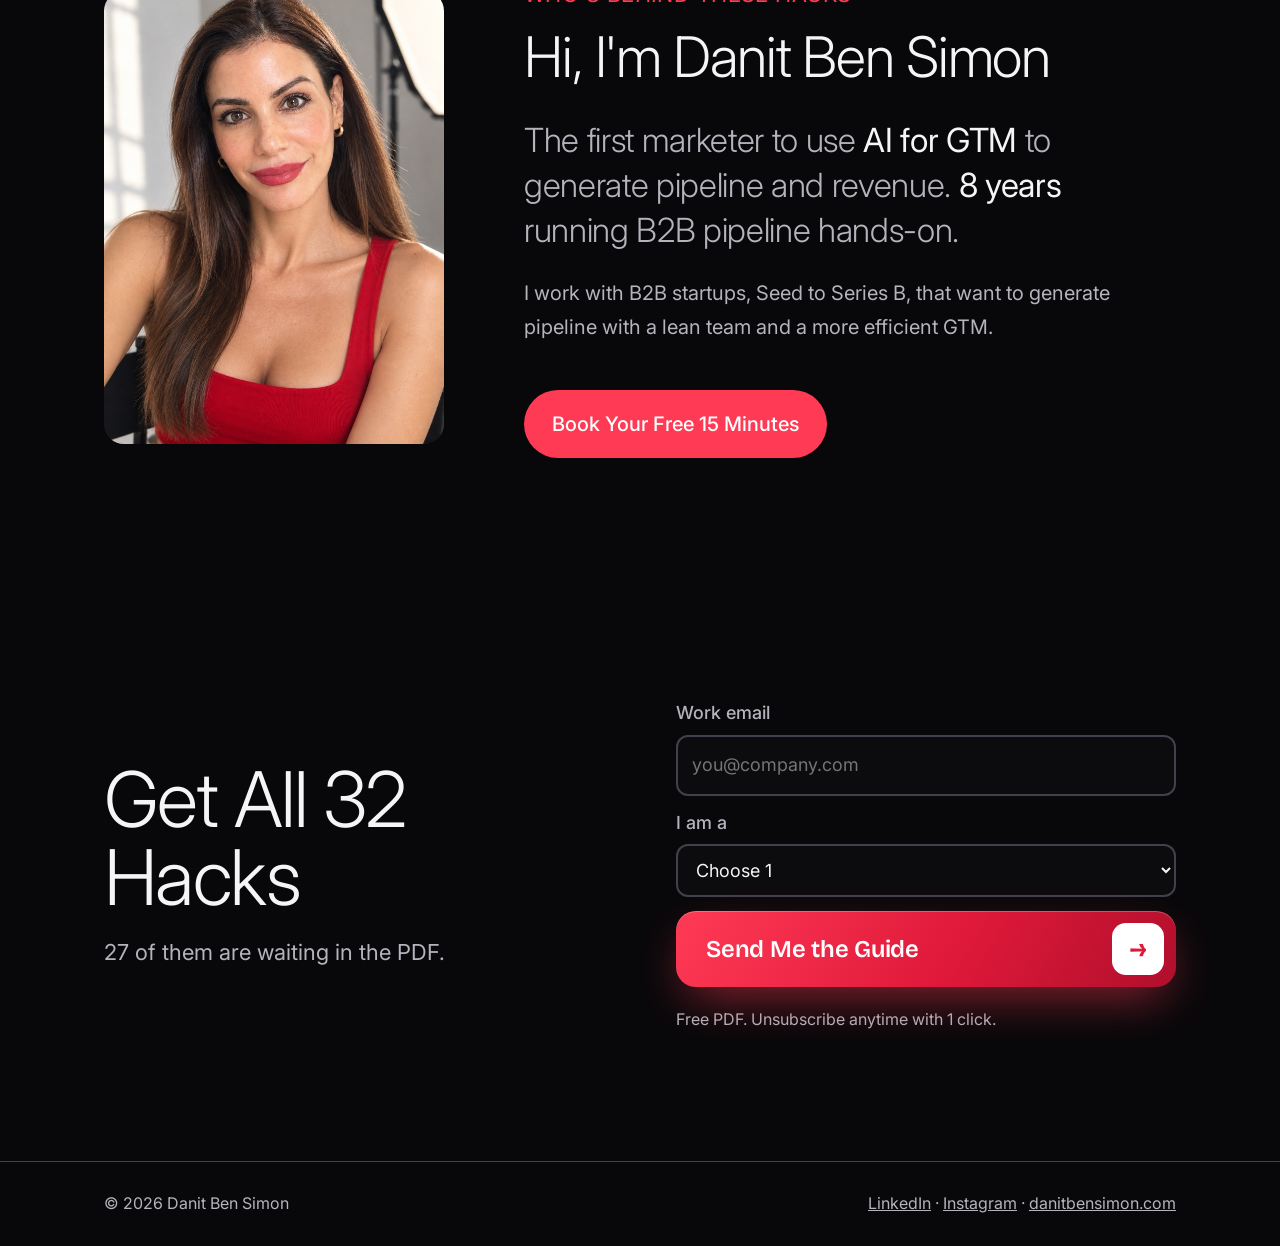
==== commit e915eb22: "GTM hacks: share image with simple book graphic Co-Authored-By: Claude Opus 5.5 <noreply@anthropic.c" ====
--- a/abm-plays-bananas/index.html
+++ b/abm-plays-bananas/index.html
@@ -5,7 +5,7 @@
 <title>44 No BS GTM Hacks | Danit Ben Simon</title>
 <meta property="og:title" content="32 No BS GTM Hacks to Book More Meetings Than Your Team Can Handle">
 <meta property="og:description" content="Paid ads, signals, ABM, outbound and SDR hacks that book meetings. Free PDF.">
-<meta property="og:image" content="https://danitbensimon.com/gtm-hacks/img/og-32h.png">
+<meta property="og:image" content="https://danitbensimon.com/gtm-hacks/img/og-32i.png">
 <meta property="og:image:width" content="2400">
 <meta property="og:image:height" content="1254">
 <meta property="og:url" content="https://danitbensimon.com/gtm-hacks/">
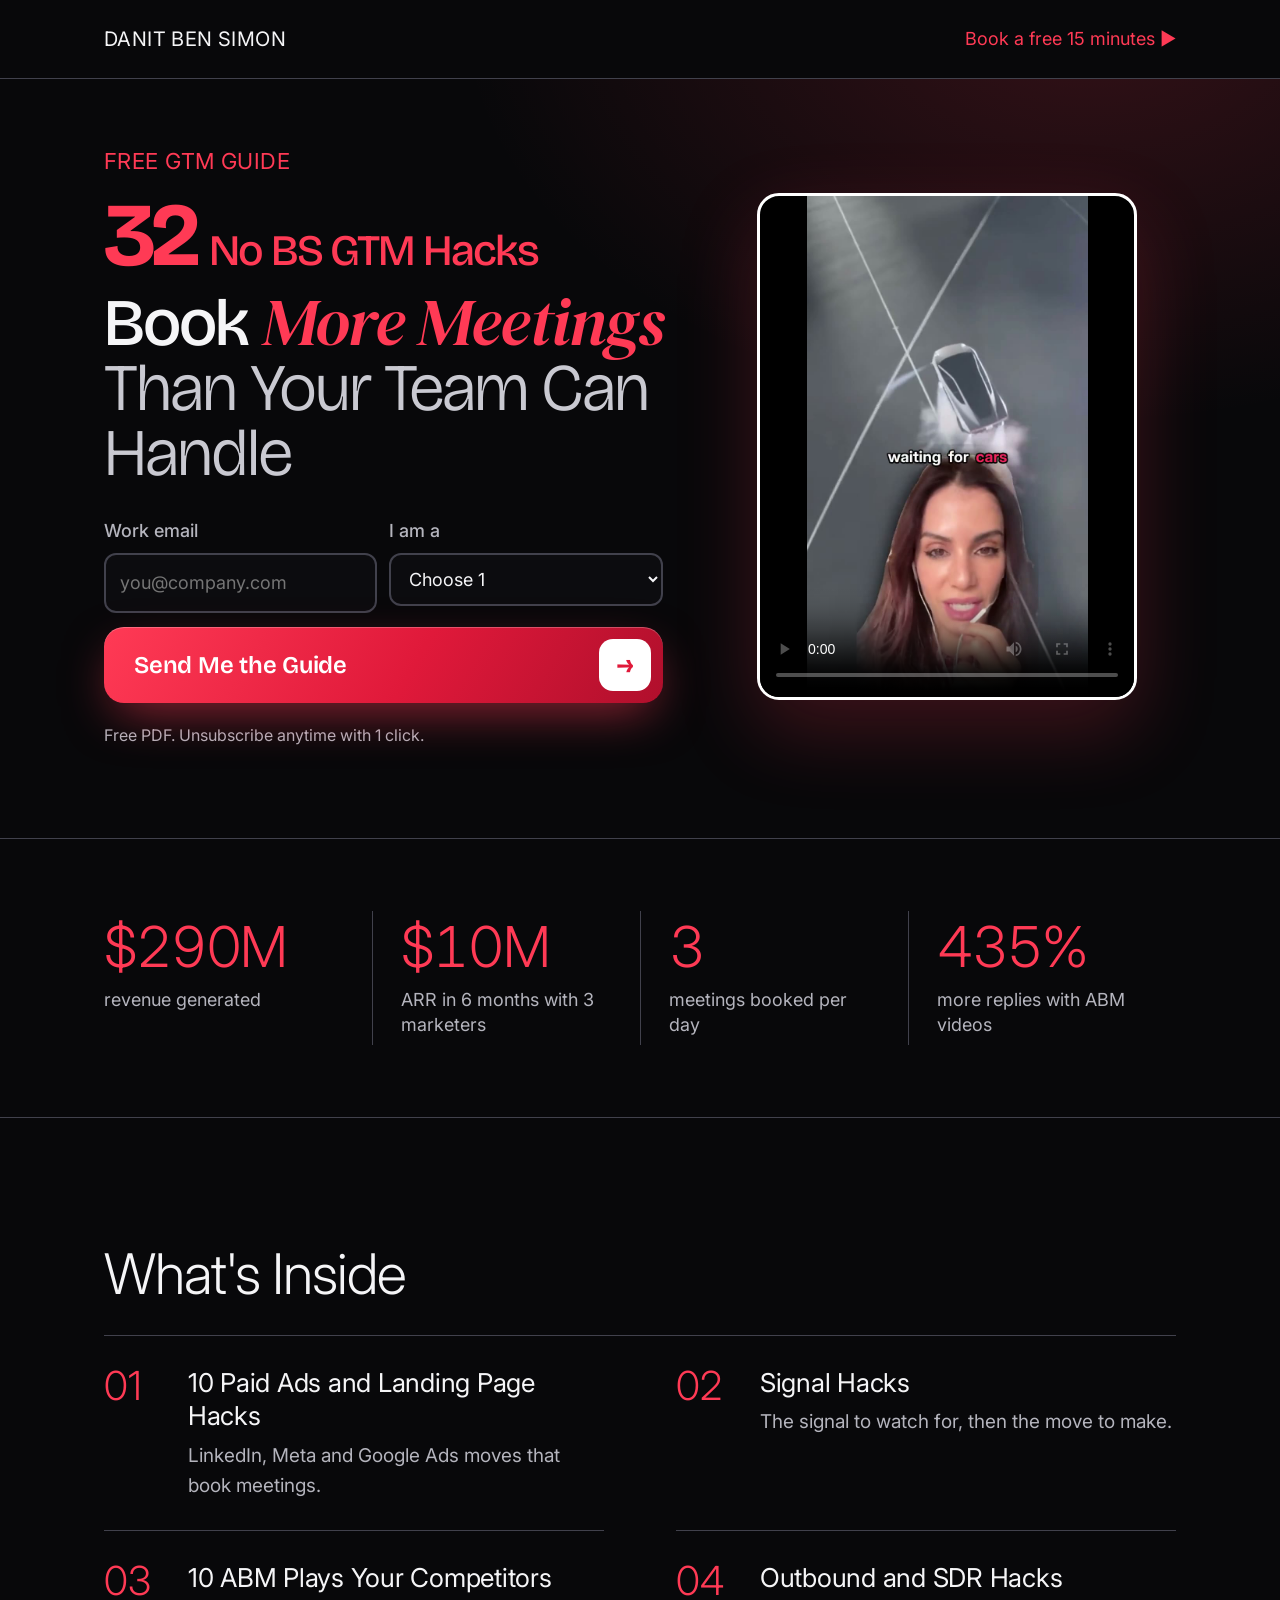
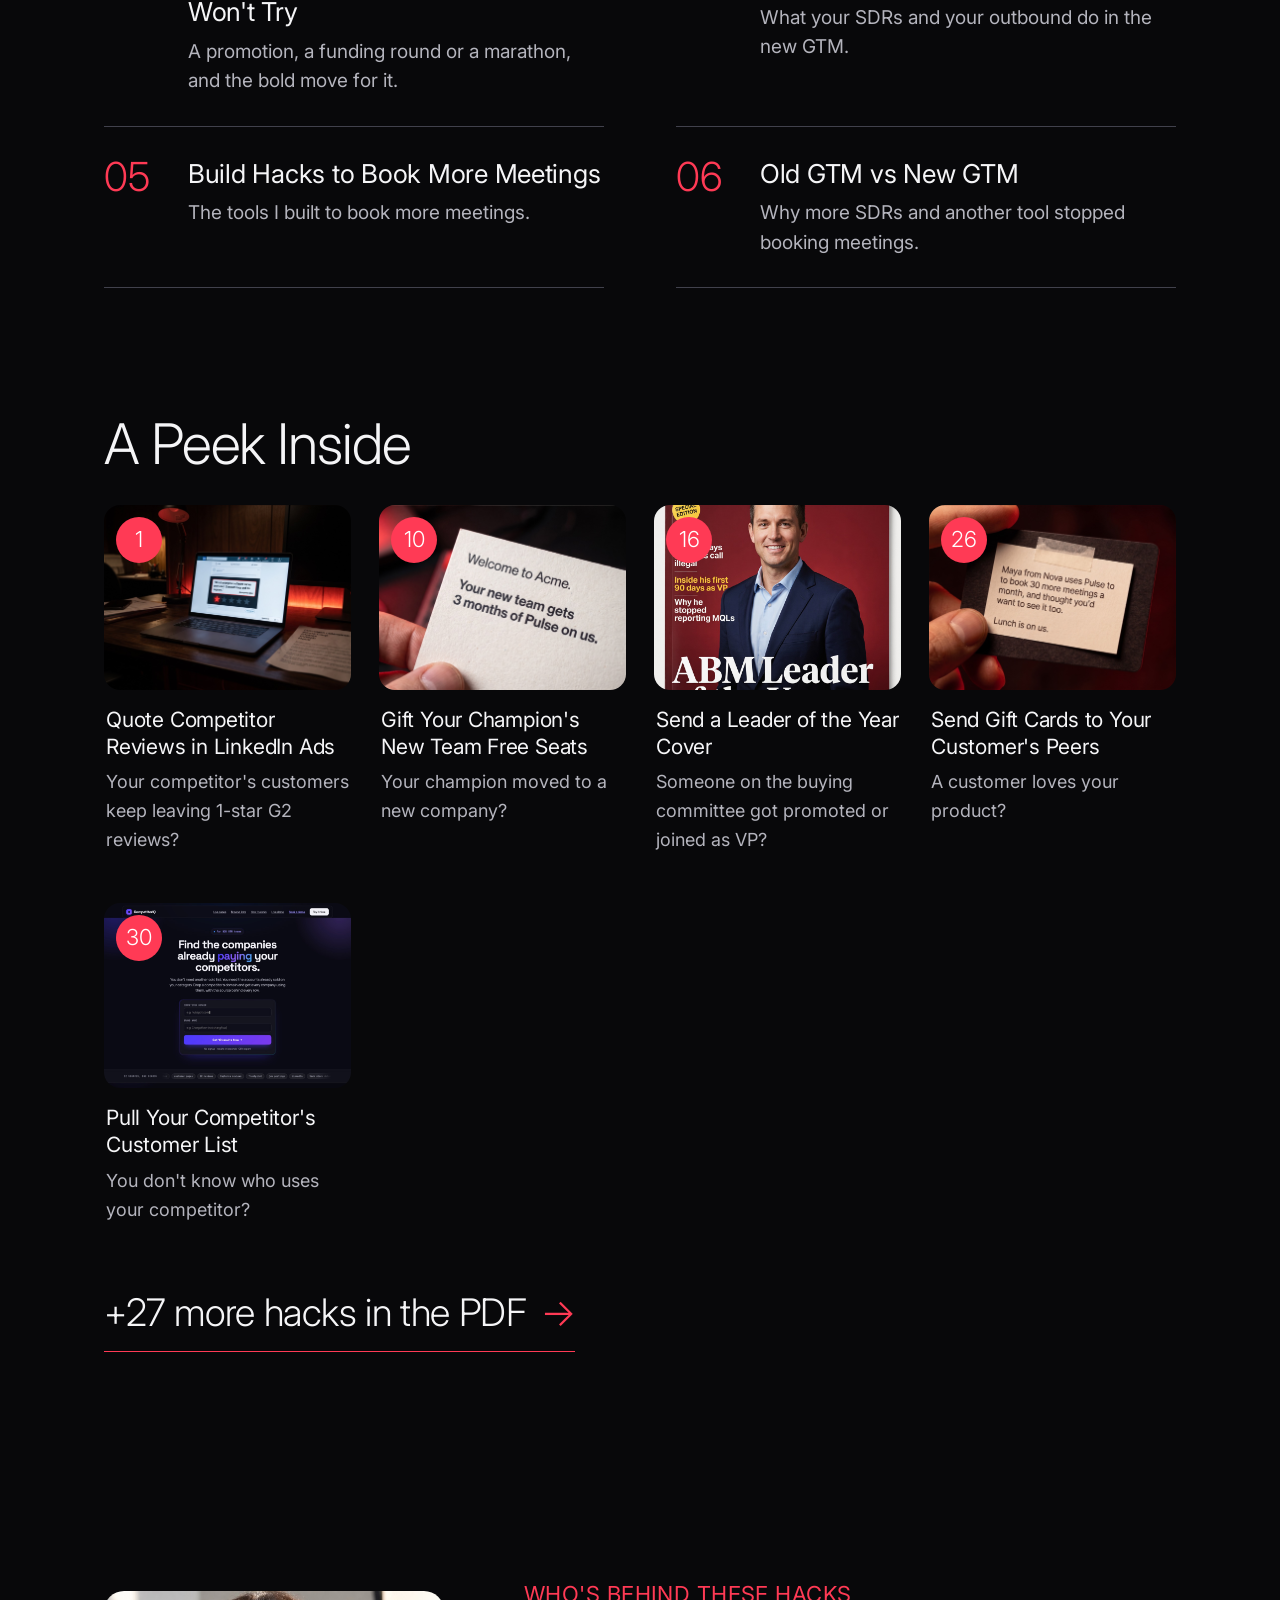
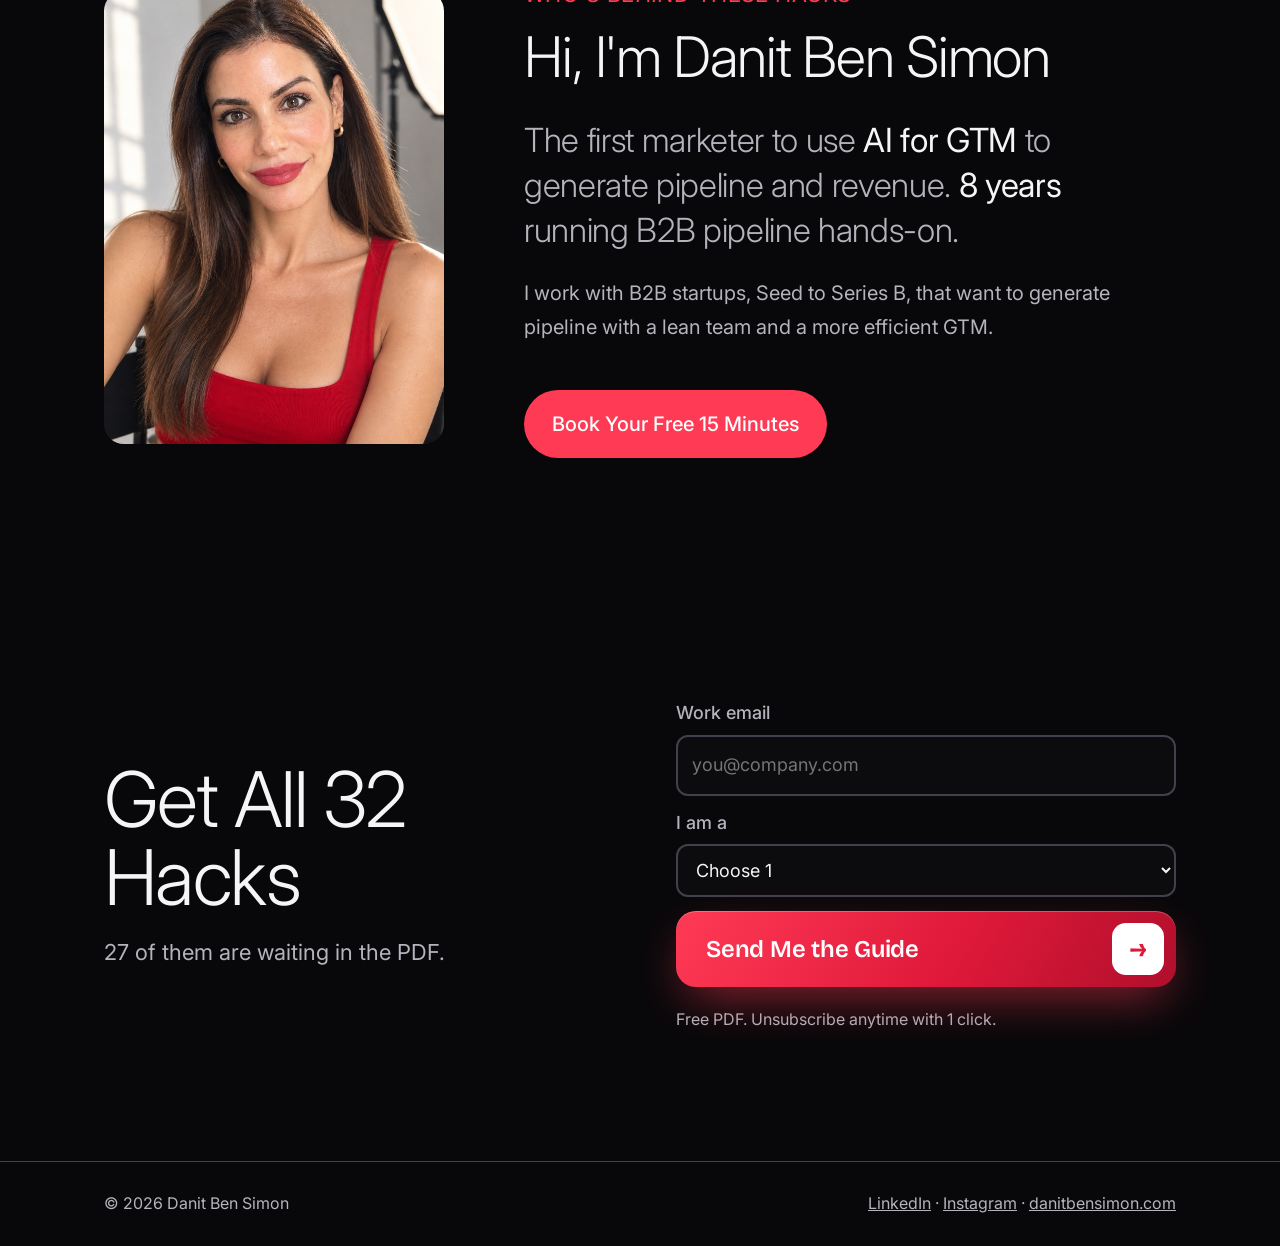
==== commit bef74242: "GTM hacks: shorter share image headline Co-Authored-By: Claude Opus 5.5 <noreply@anthropic.com>" ====
--- a/abm-plays-bananas/index.html
+++ b/abm-plays-bananas/index.html
@@ -5,7 +5,7 @@
 <title>44 No BS GTM Hacks | Danit Ben Simon</title>
 <meta property="og:title" content="32 No BS GTM Hacks to Book More Meetings Than Your Team Can Handle">
 <meta property="og:description" content="Paid ads, signals, ABM, outbound and SDR hacks that book meetings. Free PDF.">
-<meta property="og:image" content="https://danitbensimon.com/gtm-hacks/img/og-32i.png">
+<meta property="og:image" content="https://danitbensimon.com/gtm-hacks/img/og-32j.png">
 <meta property="og:image:width" content="2400">
 <meta property="og:image:height" content="1254">
 <meta property="og:url" content="https://danitbensimon.com/gtm-hacks/">
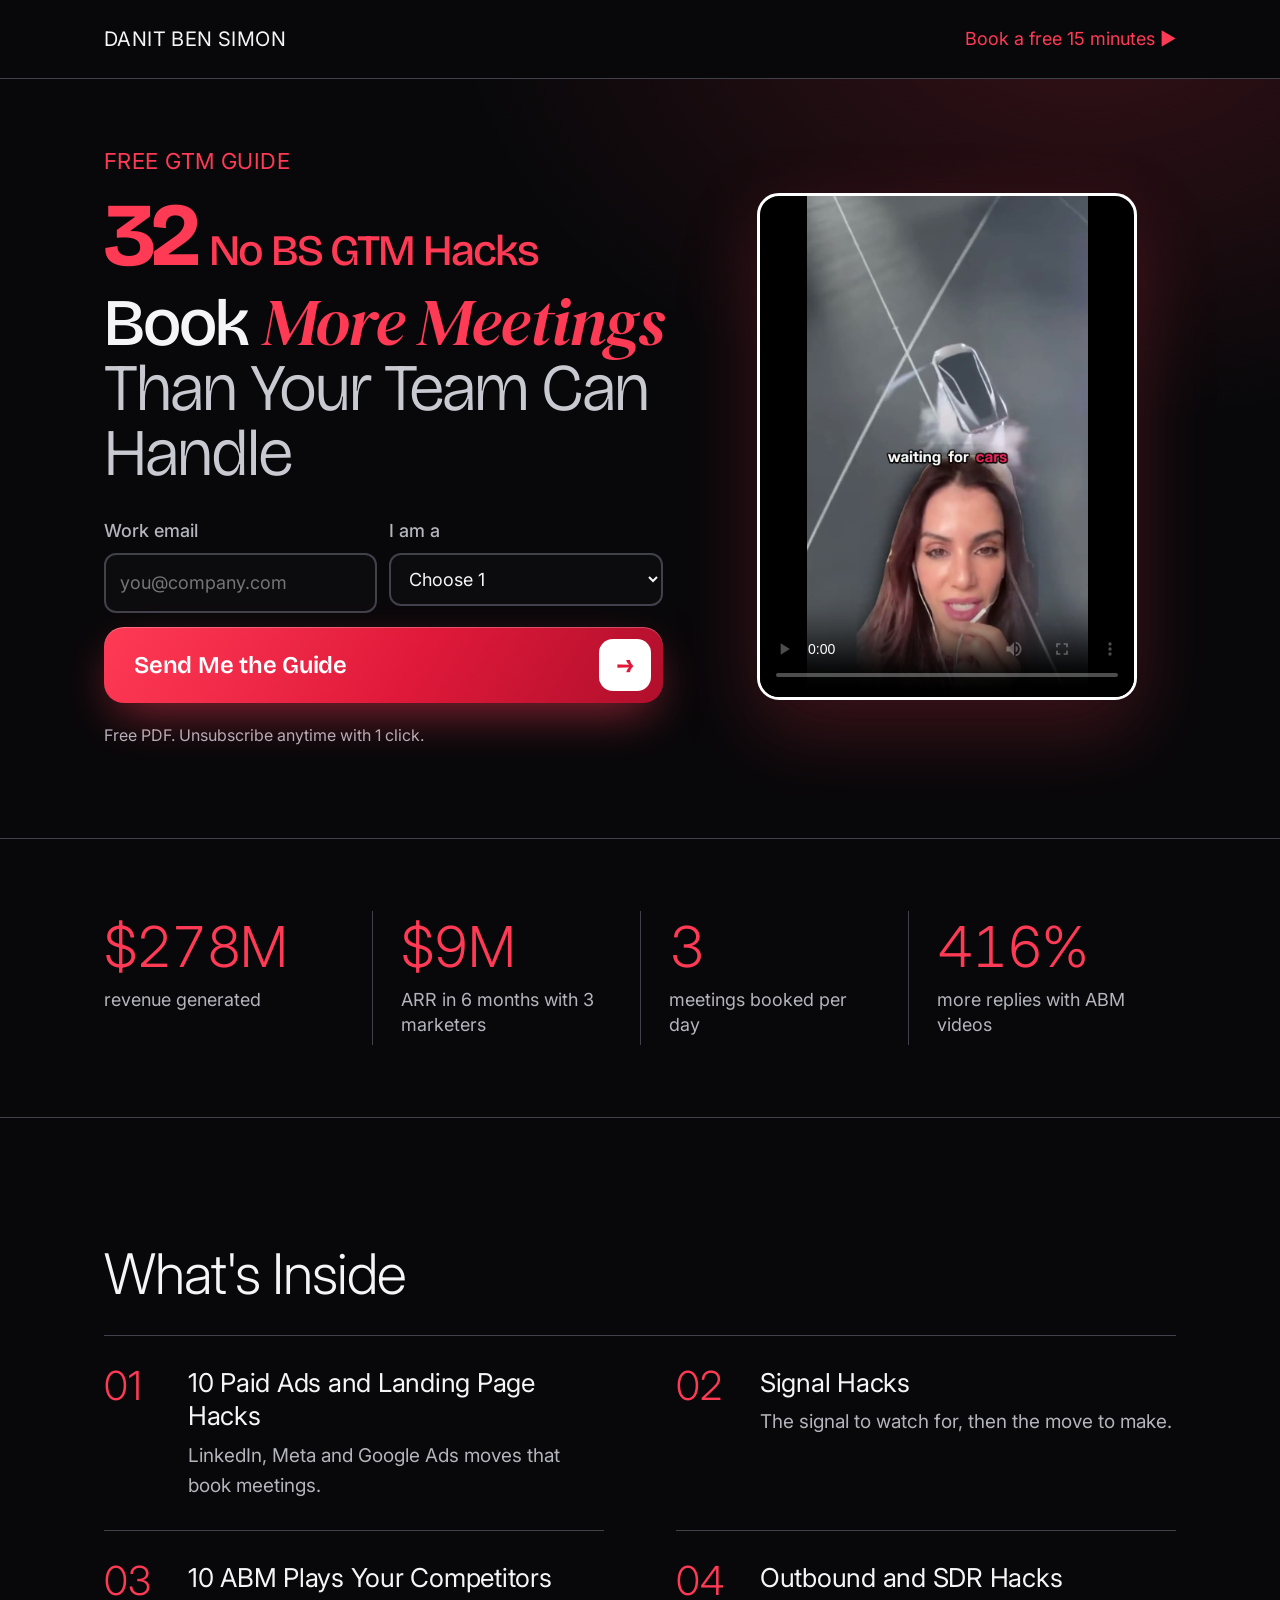
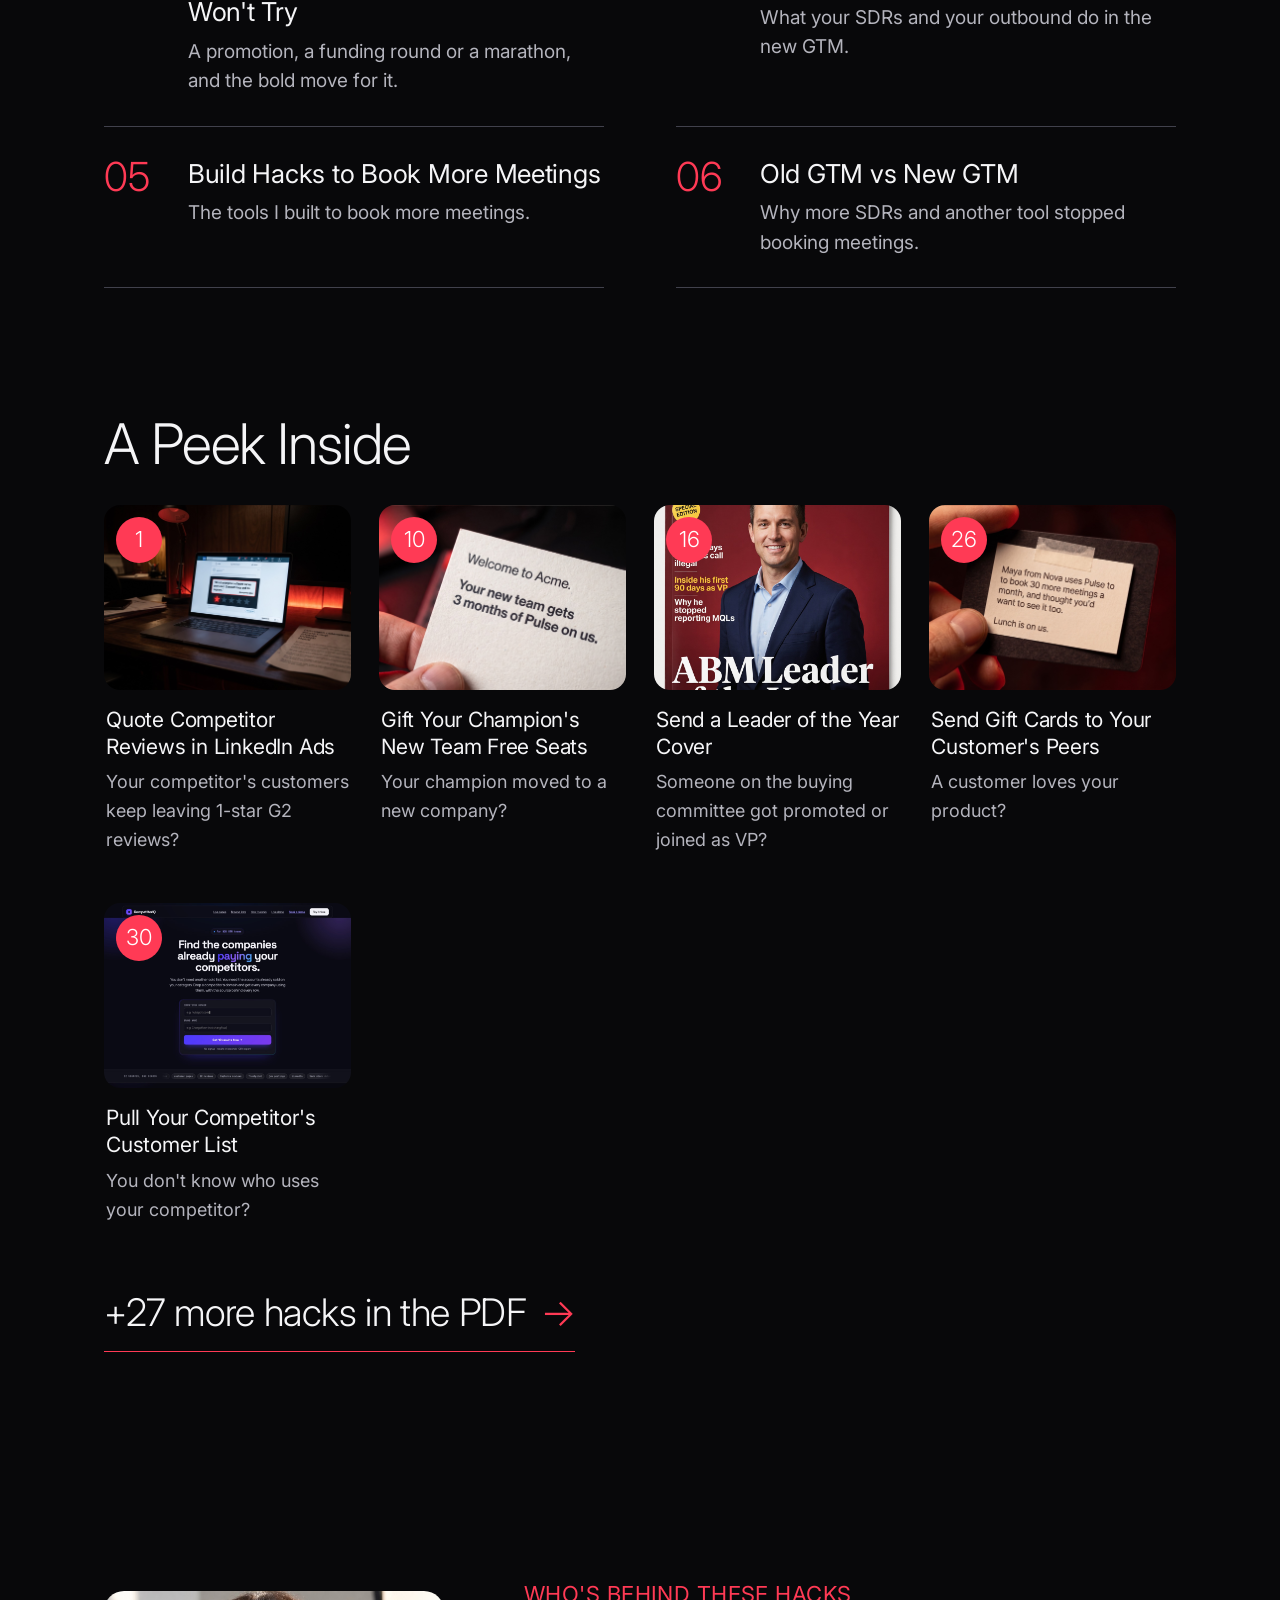
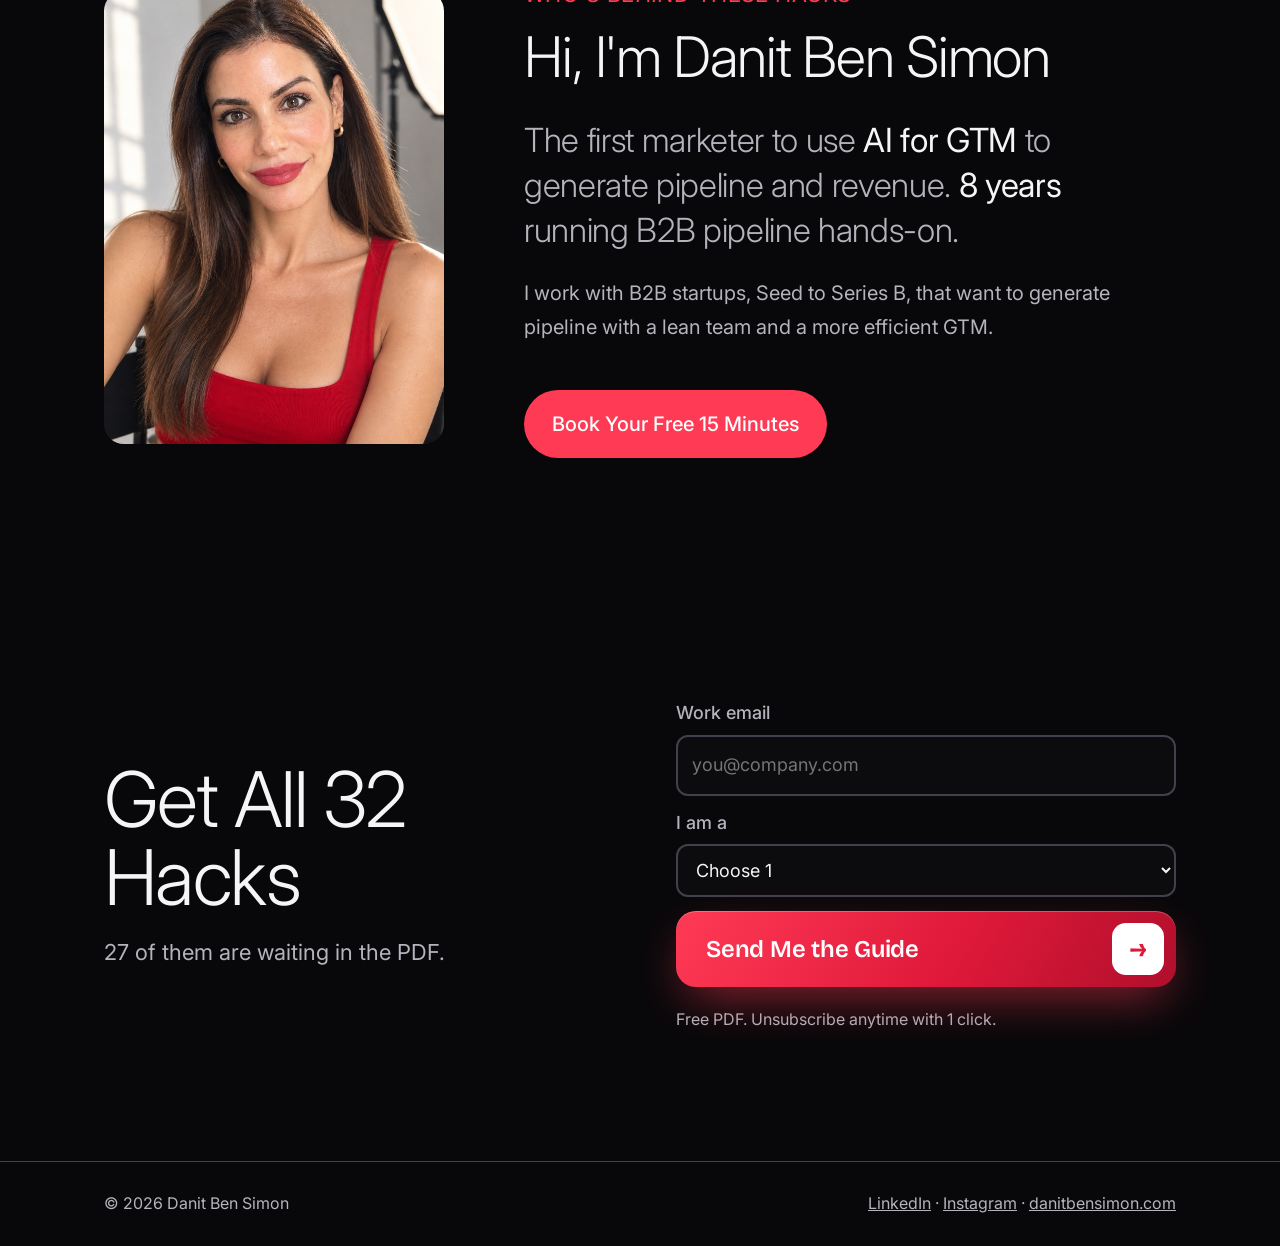
==== commit 4fc5bd7c: "GTM hacks: text-only large share image Co-Authored-By: Claude Opus 5.5 <noreply@anthropic.com>" ====
--- a/abm-plays-bananas/index.html
+++ b/abm-plays-bananas/index.html
@@ -5,7 +5,7 @@
 <title>44 No BS GTM Hacks | Danit Ben Simon</title>
 <meta property="og:title" content="32 No BS GTM Hacks to Book More Meetings Than Your Team Can Handle">
 <meta property="og:description" content="Paid ads, signals, ABM, outbound and SDR hacks that book meetings. Free PDF.">
-<meta property="og:image" content="https://danitbensimon.com/gtm-hacks/img/og-32j.png">
+<meta property="og:image" content="https://danitbensimon.com/gtm-hacks/img/og-32k.png">
 <meta property="og:image:width" content="2400">
 <meta property="og:image:height" content="1254">
 <meta property="og:url" content="https://danitbensimon.com/gtm-hacks/">
